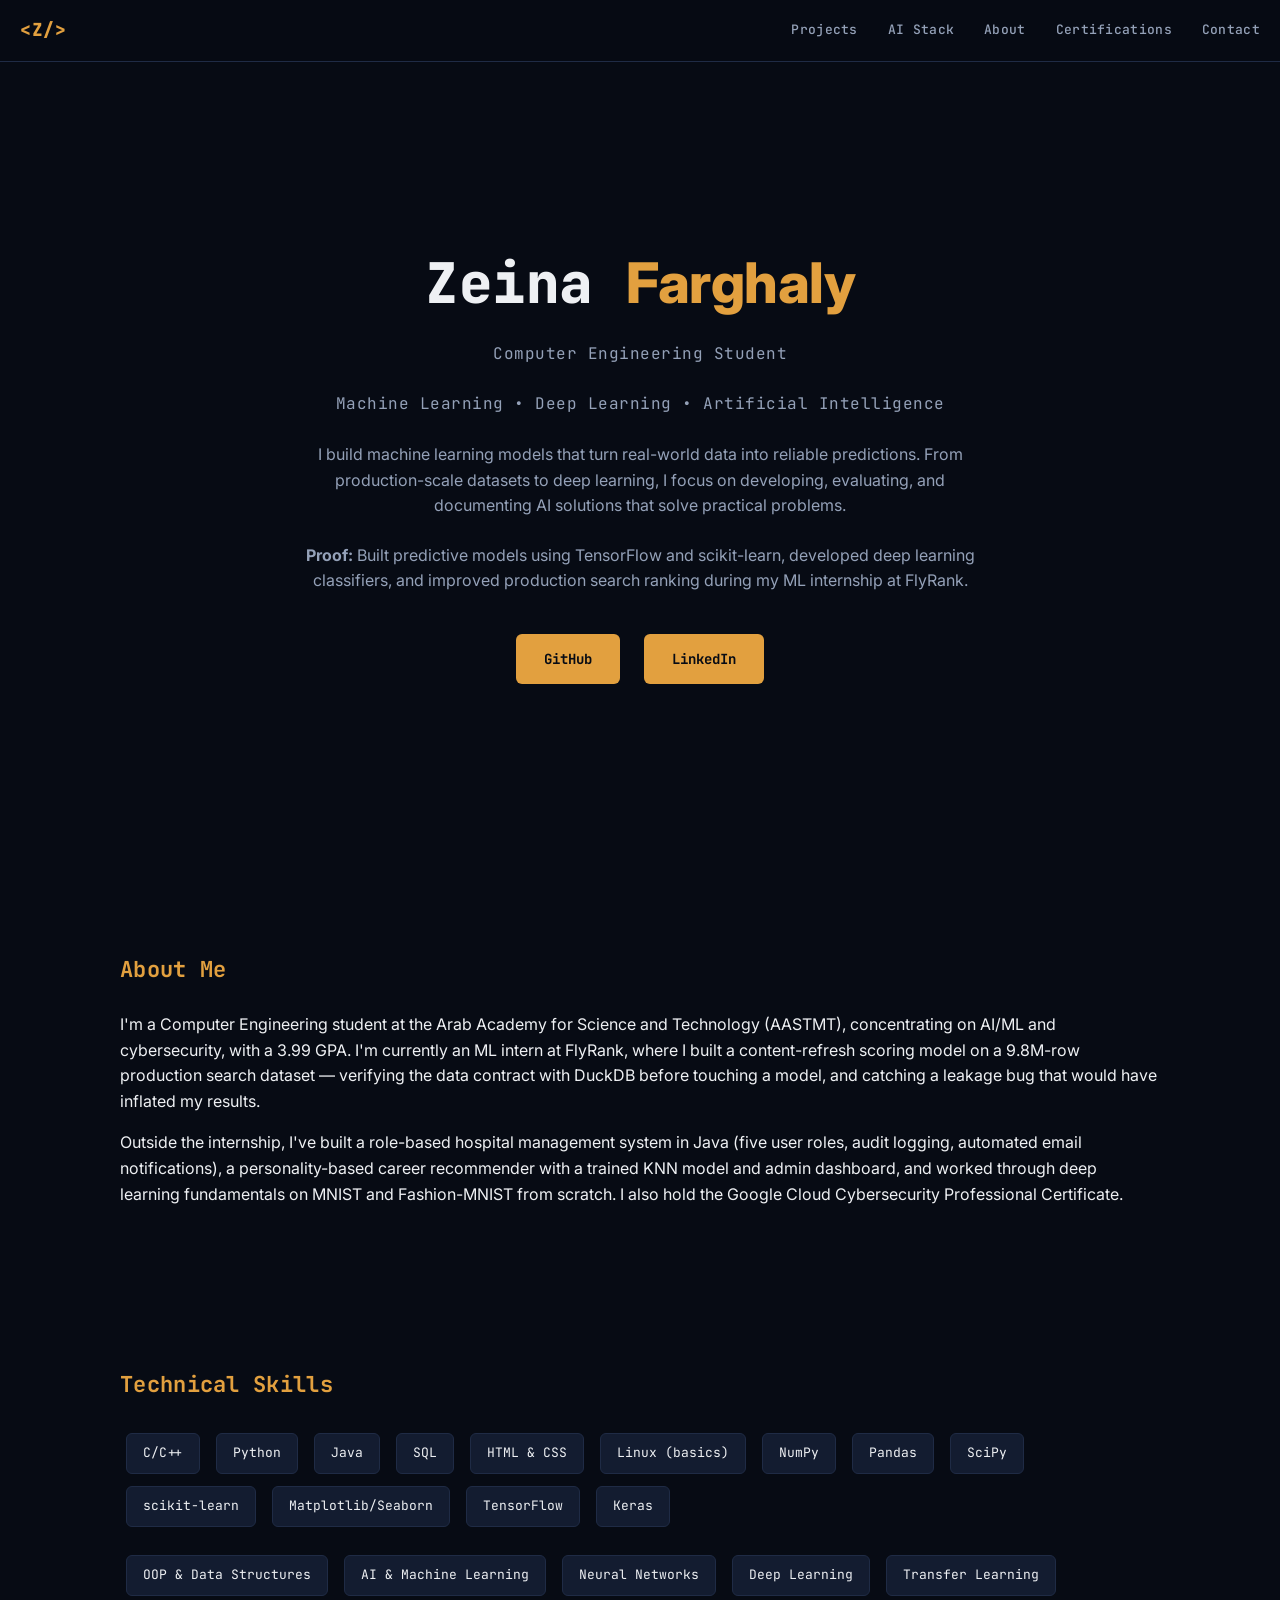
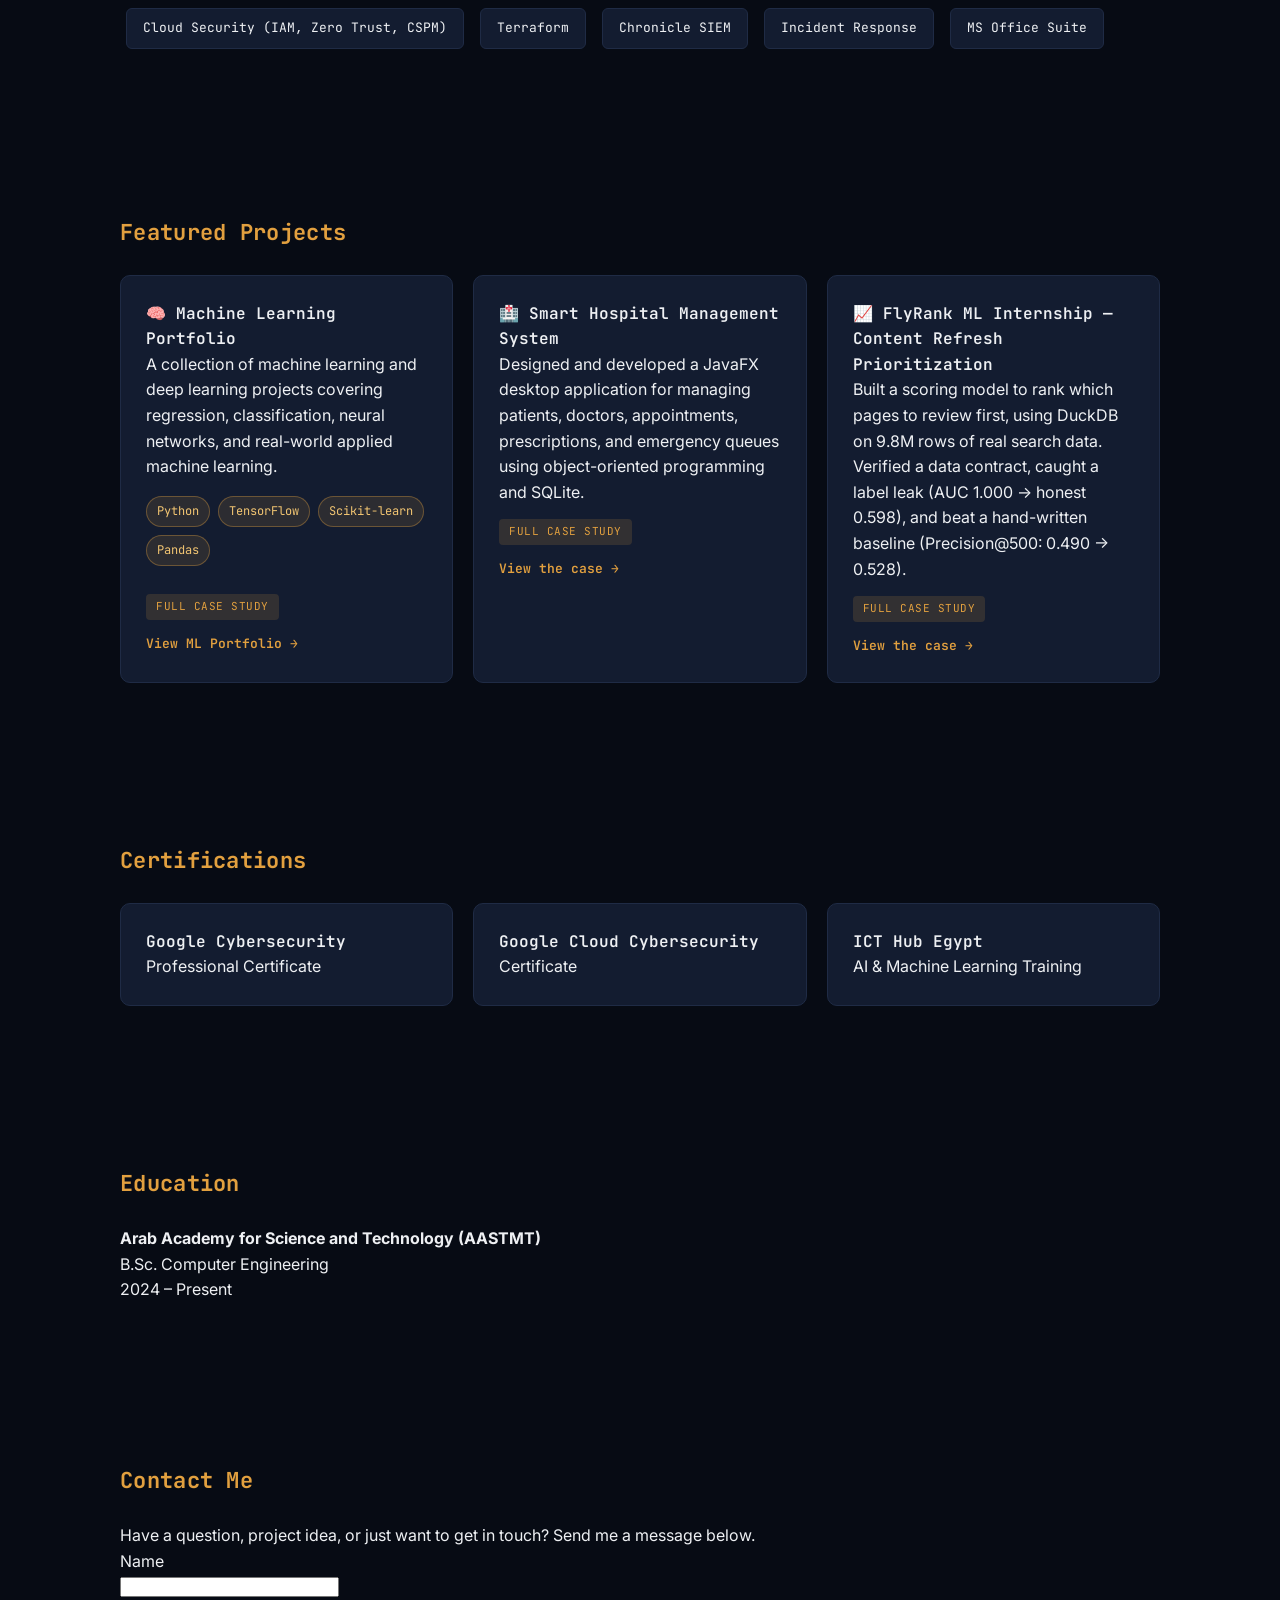
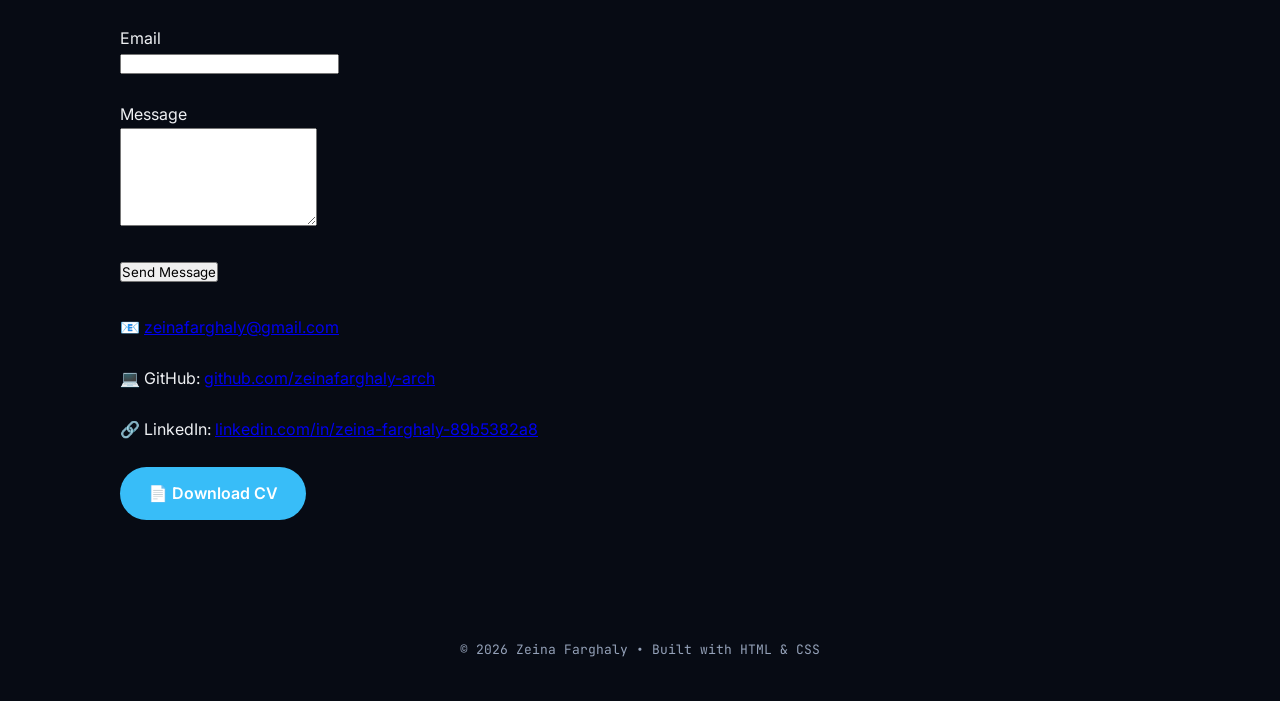
==== index.html @ 35ff4e6b "Enhance SEO and contact form functionality Updated meta tags for SEO and social sharing. Enhanced co" ====
<!DOCTYPE html>
<html lang="en">
<head>
<meta charset="UTF-8">
<meta name="viewport" content="width=device-width, initial-scale=1.0">
<title>Zeina Farghaly | AI & Machine Learning</title>
<meta name="description" content="Zeina Farghaly is an AI/ML engineer and Computer Engineering student building deployed machine learning projects, an ML research capstone (FlyRank), and cybersecurity work.">
<link rel="canonical" href="https://portfolio-tan-psi-79.vercel.app/">


<meta property="og:type" content="website">
<meta property="og:title" content="Zeina Farghaly | AI & Machine Learning">
<meta property="og:description" content="AI/ML engineer and Computer Engineering student — deployed ML projects, an ML research capstone (FlyRank), and cybersecurity work.">
<meta property="og:url" content="https://portfolio-tan-psi-79.vercel.app/">
<meta property="og:image" content="https://portfolio-tan-psi-79.vercel.app/assets/social-preview.png">
<meta property="og:image:width" content="1200">
<meta property="og:image:height" content="630">

<meta name="twitter:card" content="summary_large_image">
<meta name="twitter:title" content="Zeina Farghaly | AI & Machine Learning">
<meta name="twitter:description" content="AI/ML engineer and Computer Engineering student — deployed ML projects, an ML research capstone (FlyRank), and cybersecurity work.">
<meta name="twitter:image" content="https://portfolio-tan-psi-79.vercel.app/assets/social-preview.png">


<link rel="icon" type="image/x-icon" href="assets/favicon.ico">
<link rel="icon" type="image/png" sizes="32x32" href="assets/favicon-32.png">
<link rel="apple-touch-icon" href="assets/apple-touch-icon.png">

<link rel="preconnect" href="https://fonts.googleapis.com">
<link href="https://fonts.googleapis.com/css2?family=JetBrains+Mono:wght@400;500;700;800&family=Inter:wght@400;500;600&display=swap" rel="stylesheet">
<style>
:root{
--navy-950:#070b14;
--navy-900:#0d1524;
--navy-800:#131c30;
--navy-700:#1f2b45;
--amber-500:#e2a03f;
--amber-300:#f2c572;
--text-primary:#eef0f3;
--text-secondary:#94a1b8;
--mono:'JetBrains Mono',monospace;
--sans:'Inter',sans-serif;
}
*{
margin:0;
padding:0;
box-sizing:border-box;
font-family:var(--sans);
}
body{
background:var(--navy-950);
color:var(--text-primary);
line-height:1.6;
}
nav{
position:sticky;
top:0;
z-index:100;
background:rgba(7,11,20,0.92);
backdrop-filter:blur(8px);
border-bottom:1px solid var(--navy-700);
display:flex;
justify-content:center;
align-items:center;
gap:30px;
padding:16px 20px;
flex-wrap:wrap;
}
nav .logo{
font-family:var(--mono);
font-weight:800;
color:var(--amber-500);
font-size:18px;
letter-spacing:.5px;
margin-right:auto;
text-decoration:none;
}
nav a.link{
color:var(--text-secondary);
text-decoration:none;
font-family:var(--mono);
font-size:13px;
font-weight:500;
letter-spacing:.3px;
transition:.2s;
}
nav a.link:hover, nav a.link.active{
color:var(--amber-500);
}
header{
min-height:90vh;
display:flex;
justify-content:center;
align-items:center;
text-align:center;
padding:60px 20px;
}
.hero h1{
font-family:var(--mono);
font-size:56px;
font-weight:800;
color:var(--text-primary);
letter-spacing:-.5px;
}
.hero h1 .accent{
color:var(--amber-500);
}
.hero h2{
margin-top:12px;
font-weight:400;
color:var(--text-secondary);
font-family:var(--mono);
font-size:16px;
letter-spacing:.5px;
}
.hero p{
max-width:700px;
margin:24px auto;
color:var(--text-secondary);
}
.buttons{
margin-top:30px;
}
.buttons a{
text-decoration:none;
color:var(--navy-950);
padding:14px 28px;
border-radius:6px;
margin:10px;
background:var(--amber-500);
font-family:var(--mono);
font-weight:700;
font-size:14px;
transition:.2s;
display:inline-block;
}
.buttons a:hover{
background:var(--amber-300);
}
section{
max-width:1100px;
margin:auto;
padding:80px 30px;
scroll-margin-top:70px;
}
h2{
font-family:var(--mono);
color:var(--amber-500);
font-weight:700;
font-size:22px;
letter-spacing:.3px;
margin-bottom:25px;
}
.cards{
display:grid;
grid-template-columns:repeat(auto-fit,minmax(260px,1fr));
gap:20px;
}
.card{
background:var(--navy-800);
border:1px solid var(--navy-700);
padding:25px;
border-radius:10px;
transition:.25s;
}
.card.linkable{
cursor:pointer;
text-decoration:none;
color:inherit;
display:block;
}
.card.linkable:hover{
transform:translateY(-6px);
border-color:var(--amber-500);
}
.card h3{
font-family:var(--mono);
font-size:16px;
font-weight:600;
}
.card .tag{
display:inline-block;
font-family:var(--mono);
font-size:11px;
letter-spacing:.5px;
text-transform:uppercase;
padding:4px 10px;
border-radius:4px;
margin-top:14px;
}
.tag.ready{
background:rgba(226,160,63,.15);
color:var(--amber-500);
}
.tag.progress{
background:rgba(148,163,184,.15);
color:var(--text-secondary);
}
 .tech-stack{
display:flex;
flex-wrap:wrap;
gap:8px;
margin-top:16px;
margin-bottom:14px;
}

.tech-stack span{
background:rgba(226,160,63,.12);
border:1px solid rgba(226,160,63,.35);
color:var(--amber-300);
padding:5px 10px;
border-radius:20px;
font-size:12px;
font-family:var(--mono);
}
.card .cta{
margin-top:14px;
font-family:var(--mono);
font-size:13px;
color:var(--amber-500);
font-weight:600;
}
.skills span{
display:inline-block;
font-family:var(--mono);
font-size:13px;
padding:9px 16px;
margin:6px;
background:var(--navy-800);
border:1px solid var(--navy-700);
color:var(--text-primary);
border-radius:6px;
}
footer{
text-align:center;
padding:40px;
color:var(--text-secondary);
font-family:var(--mono);
font-size:13px;
}
</style>
</head>
<body>
 
<nav>
    <a href="index.html" class="logo">&lt;Z/&gt;</a>
    <a href="index.html#projects" class="link">Projects</a>
    <a href="ai-stack.html" class="link">AI Stack</a>
    <a href="index.html#about" class="link">About</a>
    <a href="index.html#certs" class="link">Certifications</a>
    <a href="index.html#contact" class="link">Contact</a>
</nav>
 
<header>
<div class="hero">
<h1>Zeina <span class="accent">Farghaly</span></h1>
<h2>Computer Engineering Student</h2>
<h2>Machine Learning • Deep Learning • Artificial Intelligence</h2>

<p>
I build machine learning models that turn real-world data into reliable predictions. From production-scale datasets to deep learning, I focus on developing, evaluating, and documenting AI solutions that solve practical problems.
</p>

<p style="margin-top:18px;">
<strong>Proof:</strong> Built predictive models using TensorFlow and scikit-learn, developed deep learning classifiers, and improved production search ranking during my ML internship at FlyRank.
</p>
<div class="buttons">
<a href="https://github.com/zeinafarghaly-arch" target="_blank">GitHub</a>
<a href="https://www.linkedin.com/in/zeina-farghaly-89b5382a8/" target="_blank">LinkedIn</a>
</div>
</div>
</header>
 
<section id="about">
<h2>About Me</h2>
<p>
I'm a Computer Engineering student at the Arab Academy for Science and Technology (AASTMT), concentrating on AI/ML and cybersecurity, with a 3.99 GPA. I'm currently an ML intern at FlyRank, where I built a content-refresh scoring model on a 9.8M-row production search dataset — verifying the data contract with DuckDB before touching a model, and catching a leakage bug that would have inflated my results.
</p>
<p style="margin-top:16px">
Outside the internship, I've built a role-based hospital management system in Java (five user roles, audit logging, automated email notifications), a personality-based career recommender with a trained KNN model and admin dashboard, and worked through deep learning fundamentals on MNIST and Fashion-MNIST from scratch. I also hold the Google Cloud Cybersecurity Professional Certificate.
</p>
</section>
 
<section id="skills">
<h2>Technical Skills</h2>
<div class="skills">
<span>C/C++</span>
<span>Python</span>
<span>Java</span>
<span>SQL</span>
<span>HTML &amp; CSS</span>
<span>Linux (basics)</span>
<span>NumPy</span>
<span>Pandas</span>
<span>SciPy</span>
<span>scikit-learn</span>
<span>Matplotlib/Seaborn</span>
<span>TensorFlow</span>
<span>Keras</span>
</div>
<div class="skills" style="margin-top:16px">
<span>OOP &amp; Data Structures</span>
<span>AI &amp; Machine Learning</span>
<span>Neural Networks</span>
<span>Deep Learning</span>
<span>Transfer Learning</span>
<span>Cloud Security (IAM, Zero Trust, CSPM)</span>
<span>Terraform</span>
<span>Chronicle SIEM</span>
<span>Incident Response</span>
<span>MS Office Suite</span>
</div>
</section>
 
<section id="projects">
<h2>Featured Projects</h2>
<div class="cards">
 
<a href="ml-projects.html" class="card linkable">
<h3>🧠 Machine Learning Portfolio</h3>
<p>
A collection of machine learning and deep learning projects covering regression,
classification, neural networks, and real-world applied machine learning.
</p>
<div class="tech-stack">
<span>Python</span>
<span>TensorFlow</span>
<span>Scikit-learn</span>
<span>Pandas</span>
</div>
<span class="tag ready">Full case study</span>
<div class="cta">View ML Portfolio →</div>
</a>
<a href="case-shms.html" class="card linkable">
  <h3>🏥 Smart Hospital Management System</h3>
  <p>
    Designed and developed a JavaFX desktop application for managing patients, doctors, appointments, prescriptions, and emergency queues using object-oriented programming and SQLite.
  </p>
  <span class="tag ready">Full case study</span>
  <div class="cta">View the case →</div>
</a>
  
  
<a href="case-flyrank.html" class="card linkable">
<h3>📈 FlyRank ML Internship — Content Refresh Prioritization</h3>
<p>
Built a scoring model to rank which pages to review first, using DuckDB on 9.8M rows of real search data. Verified a data contract, caught a label leak (AUC 1.000 → honest 0.598), and beat a hand-written baseline (Precision@500: 0.490 → 0.528).
</p>
<span class="tag ready">Full case study</span>
<div class="cta">View the case →</div>
</a>
 
</div>
</section>
 
<section id="certs">
<h2>Certifications</h2>
<div class="cards">
<div class="card">
<h3>Google Cybersecurity</h3>
<p>Professional Certificate</p>
</div>
<div class="card">
<h3>Google Cloud Cybersecurity</h3>
<p>Certificate</p>
</div>
<div class="card">
<h3>ICT Hub Egypt</h3>
<p>AI & Machine Learning Training</p>
</div>
</div>
</section>
 
<section id="education">
<h2>Education</h2>
<p>
<b>Arab Academy for Science and Technology (AASTMT)</b>
<br>
B.Sc. Computer Engineering
<br>
2024 – Present
</p>
</section>
 
<section id="contact">
<h2>Contact Me</h2>

<p>
Have a question, project idea, or just want to get in touch? Send me a message below.
</p>

<form action="https://formspree.io/f/mjybwepq" method="POST" id="contact-form">

<label for="name">Name</label>
<br>
<input type="text" id="name" name="name" required>
<br><br>

<label for="email">Email</label>
<br>
<input type="email" id="email" name="email" required>
<br><br>

<label for="message">Message</label>
<br>
<textarea id="message" name="message" rows="6" required></textarea>
<br><br>

<button type="submit" id="contact-submit-btn">
Send Message
</button>

</form>
<script>
document.getElementById('contact-form').addEventListener('submit', function () {
  var btn = document.getElementById('contact-submit-btn');
  btn.disabled = true;
  btn.textContent = 'Sending…';
});
</script>

<p style="margin-top:30px;">
📧 <a href="mailto:zeinafarghaly@gmail.com">zeinafarghaly@gmail.com</a>
<br><br>

💻 GitHub:
<a href="https://github.com/zeinafarghaly-arch" target="_blank">
github.com/zeinafarghaly-arch
</a>

<br><br>

🔗 LinkedIn:
<a href="https://www.linkedin.com/in/zeina-farghaly-89b5382a8/" target="_blank">
linkedin.com/in/zeina-farghaly-89b5382a8
</a>
</p>

<a href="cv.docx" target="_blank"
style="display:inline-block;margin-top:24px;color:white;background:#38bdf8;padding:14px 28px;border-radius:30px;text-decoration:none;font-weight:600;">
📄 Download CV
</a>

</section>
 
<footer>
© 2026 Zeina Farghaly • Built with HTML & CSS
</footer>
 
</body>
</html>
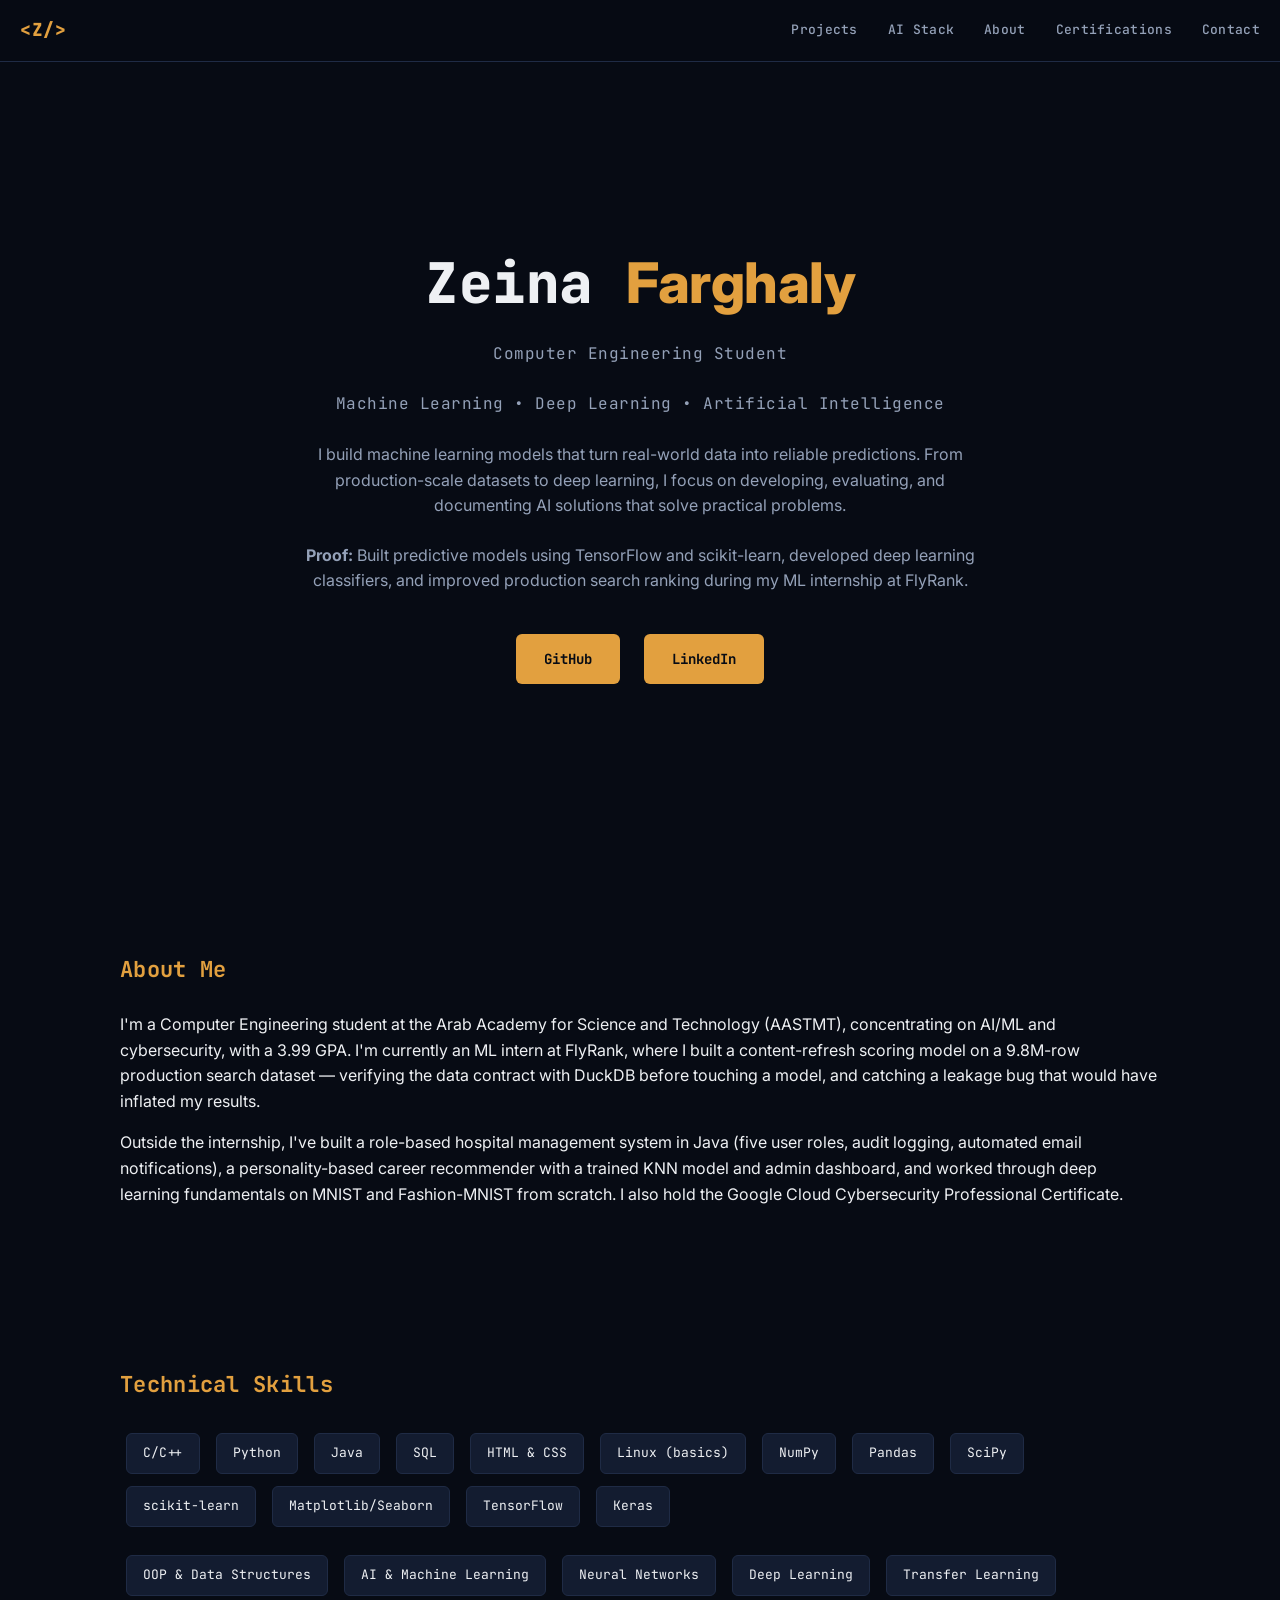
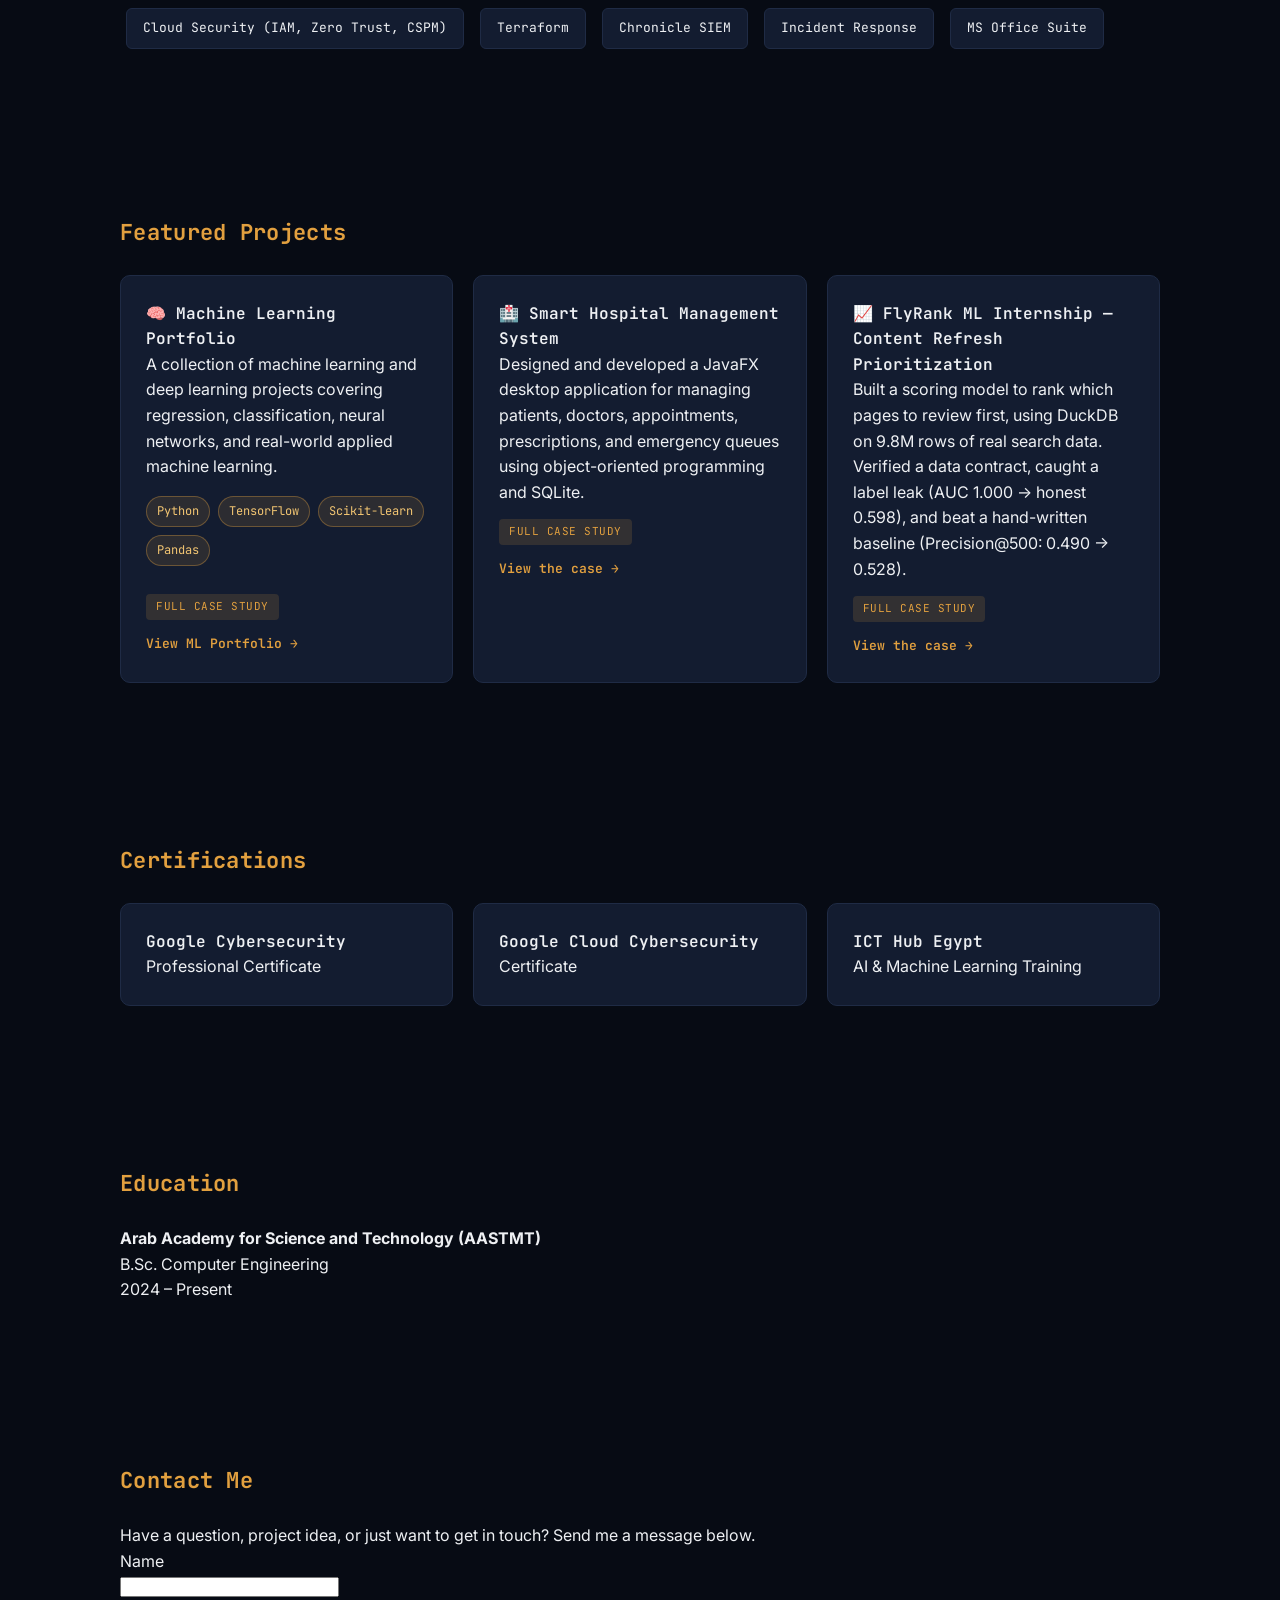
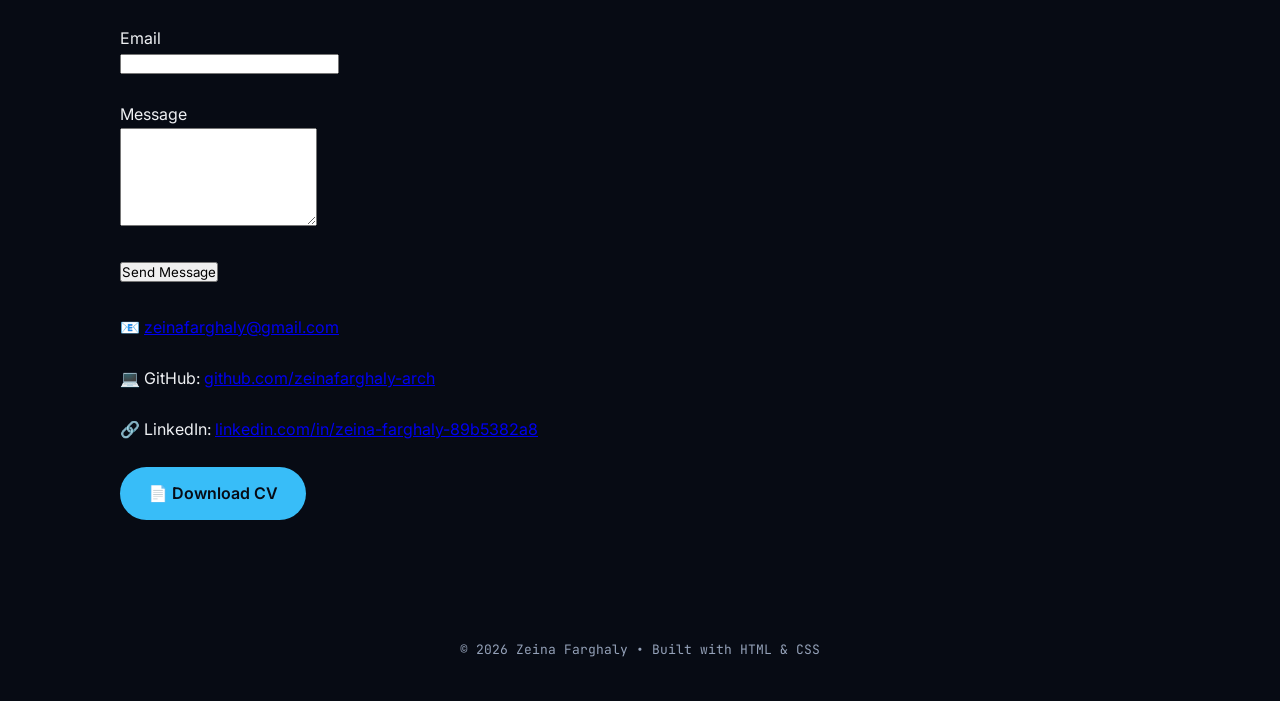
==== commit 30ab8163: "Update index.html" ====
--- a/index.html
+++ b/index.html
@@ -251,6 +251,7 @@
     <a href="index.html#contact" class="link">Contact</a>
 </nav>
  
+<main>
 <header>
 <div class="hero">
 <h1>Zeina <span class="accent">Farghaly</span></h1>
@@ -437,11 +438,12 @@
 </p>
 
 <a href="cv.docx" target="_blank"
-style="display:inline-block;margin-top:24px;color:white;background:#38bdf8;padding:14px 28px;border-radius:30px;text-decoration:none;font-weight:600;">
+style="display:inline-block;margin-top:24px;color:#070b14;background:#38bdf8;padding:14px 28px;border-radius:30px;text-decoration:none;font-weight:600;">
 📄 Download CV
 </a>
 
 </section>
+</main>
  
 <footer>
 © 2026 Zeina Farghaly • Built with HTML & CSS
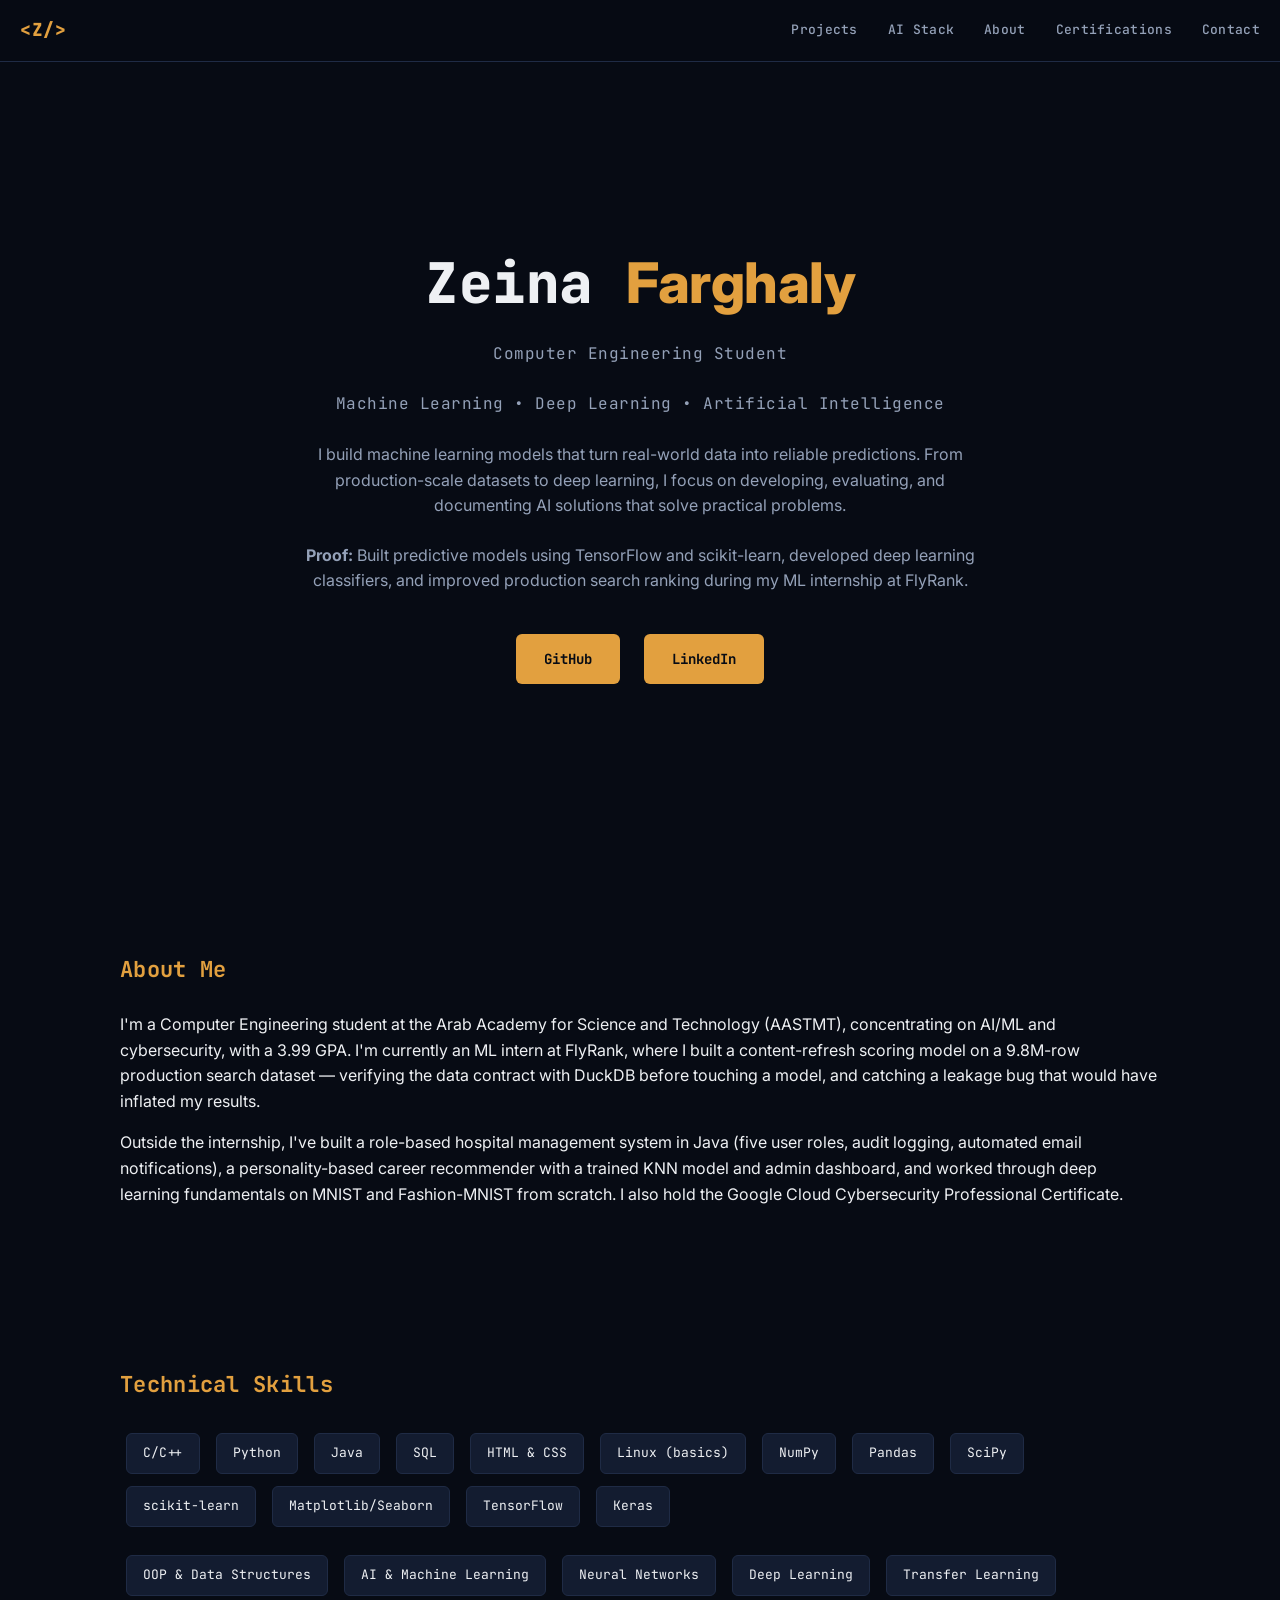
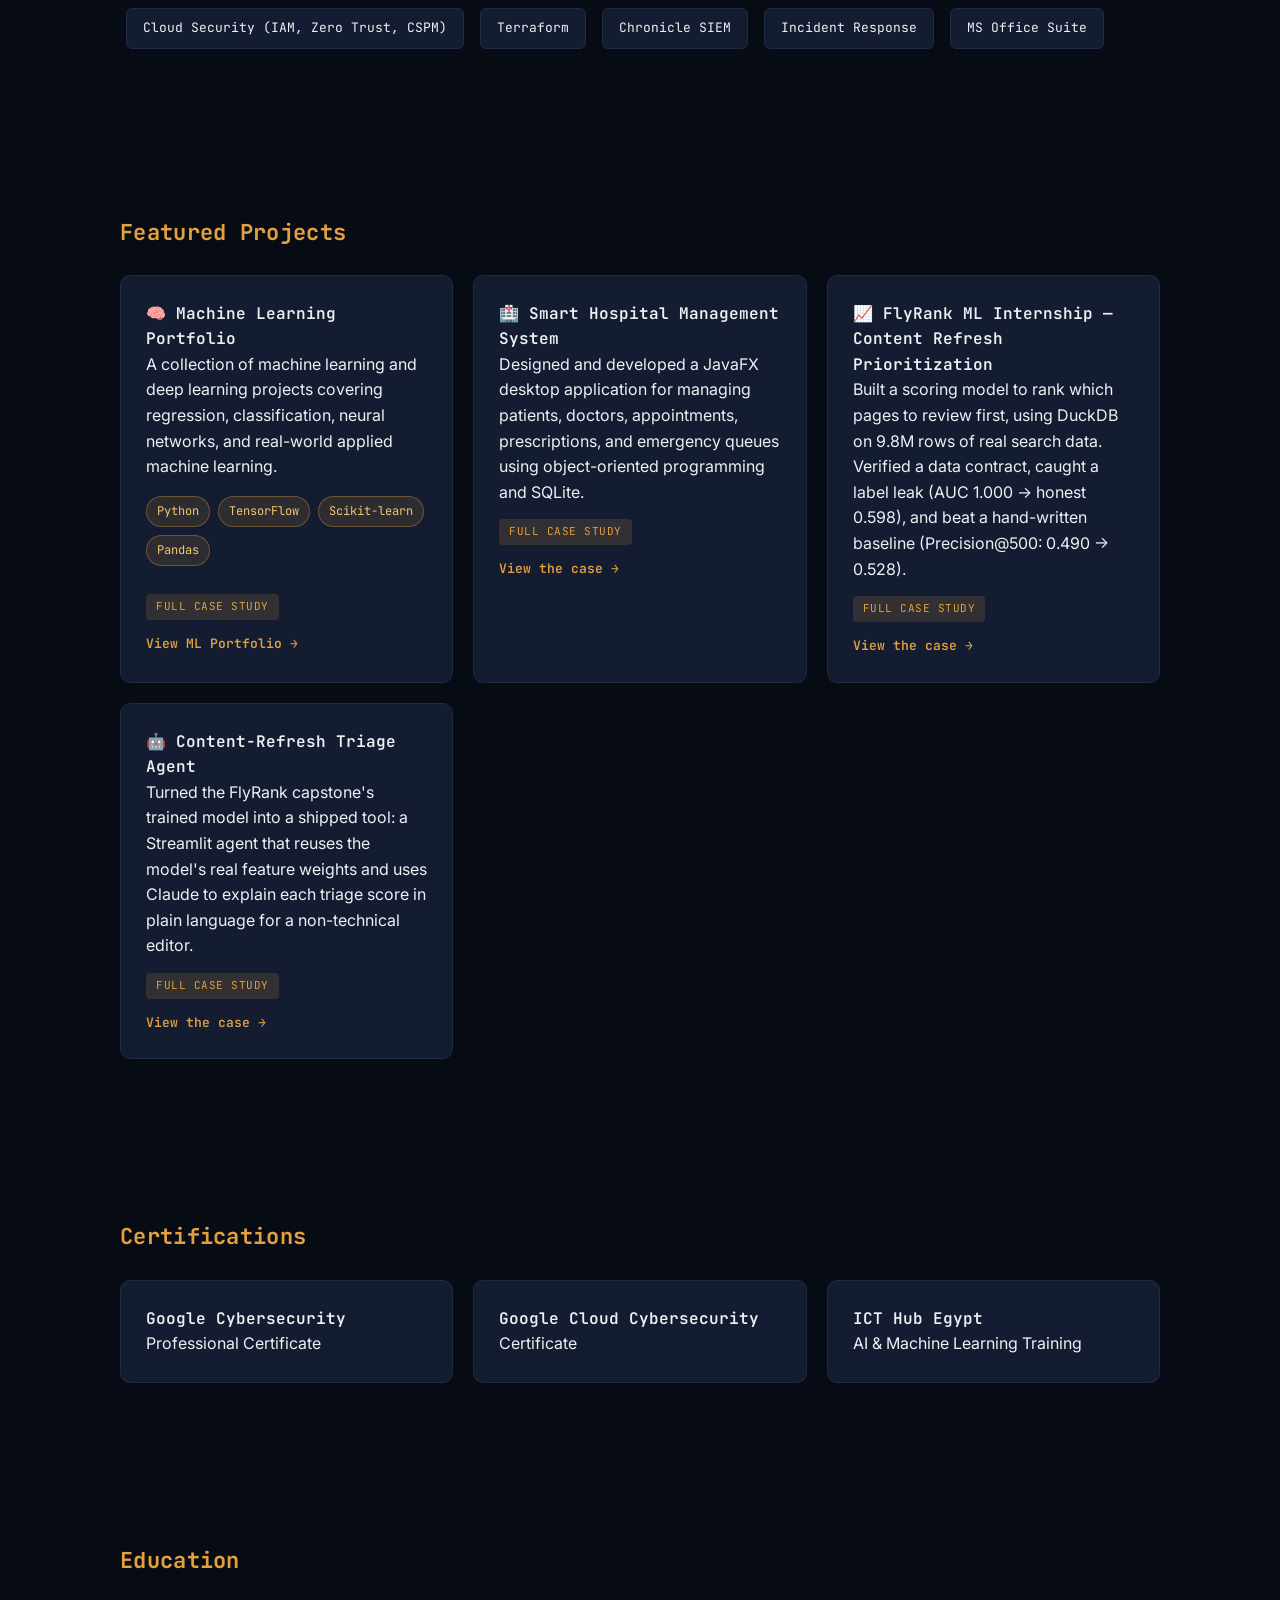
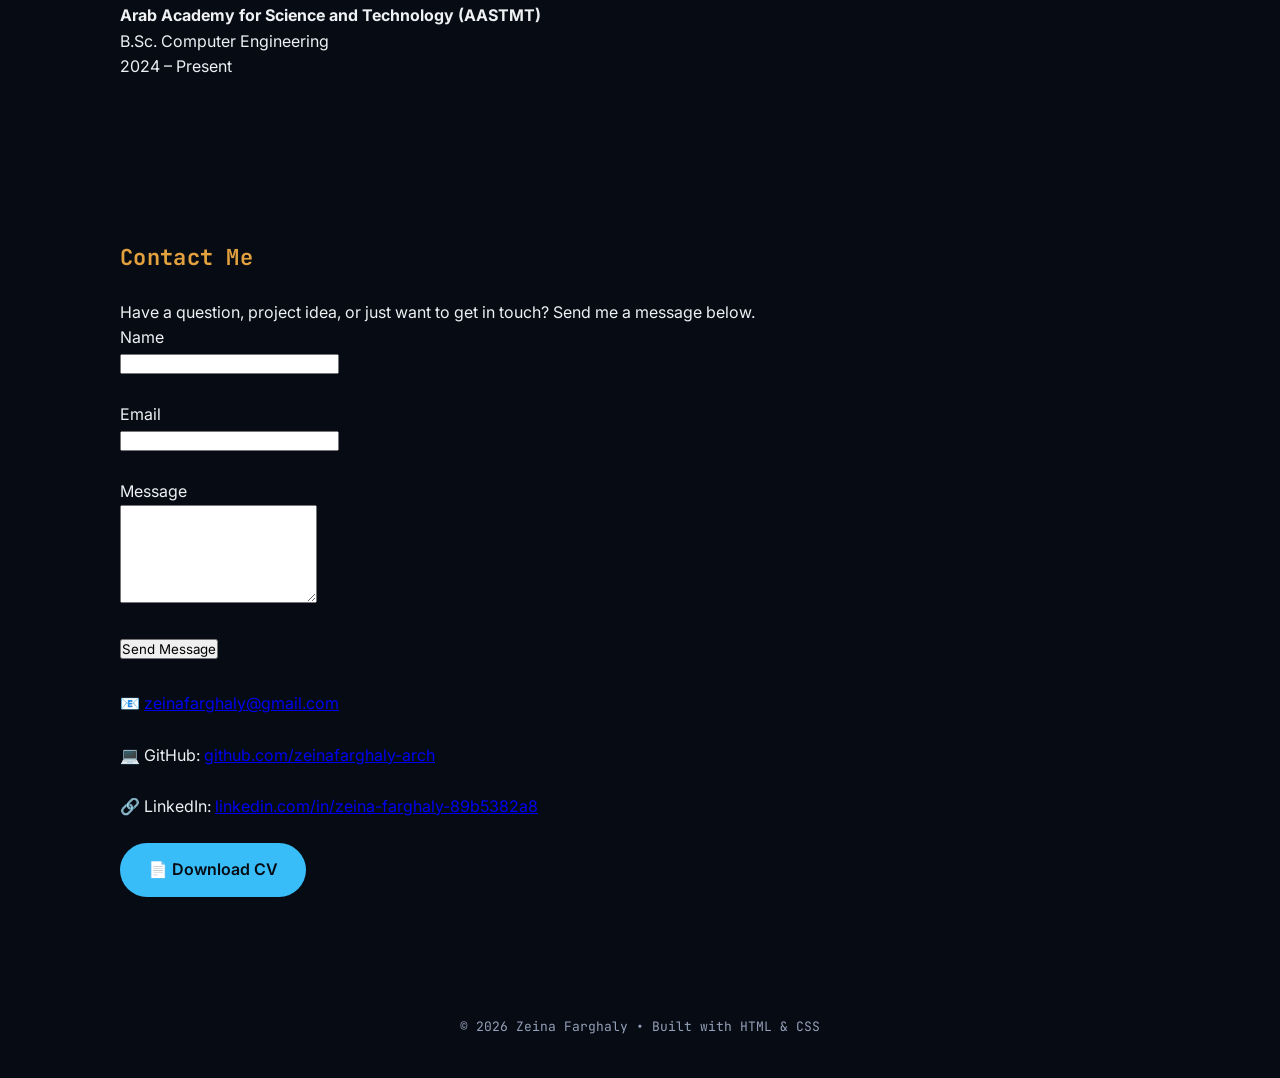
==== commit 3100f127: "Add case study for Content-Refresh Triage Agent Added a new case study for the Content-Refresh Triag" ====
--- a/index.html
+++ b/index.html
@@ -5,21 +5,21 @@
 <meta name="viewport" content="width=device-width, initial-scale=1.0">
 <title>Zeina Farghaly | AI & Machine Learning</title>
 <meta name="description" content="Zeina Farghaly is an AI/ML engineer and Computer Engineering student building deployed machine learning projects, an ML research capstone (FlyRank), and cybersecurity work.">
-<link rel="canonical" href="https://portfolio-tan-psi-79.vercel.app/">
+<link rel="canonical" href="https://zeina-farghaly.vercel.app/">
 
 
 <meta property="og:type" content="website">
 <meta property="og:title" content="Zeina Farghaly | AI & Machine Learning">
 <meta property="og:description" content="AI/ML engineer and Computer Engineering student — deployed ML projects, an ML research capstone (FlyRank), and cybersecurity work.">
-<meta property="og:url" content="https://portfolio-tan-psi-79.vercel.app/">
-<meta property="og:image" content="https://portfolio-tan-psi-79.vercel.app/assets/social-preview.png">
+<meta property="og:url" content="https://zeina-farghaly.vercel.app/">
+<meta property="og:image" content="https://zeina-farghaly.vercel.app/assets/social-preview.png">
 <meta property="og:image:width" content="1200">
 <meta property="og:image:height" content="630">
 
 <meta name="twitter:card" content="summary_large_image">
 <meta name="twitter:title" content="Zeina Farghaly | AI & Machine Learning">
 <meta name="twitter:description" content="AI/ML engineer and Computer Engineering student — deployed ML projects, an ML research capstone (FlyRank), and cybersecurity work.">
-<meta name="twitter:image" content="https://portfolio-tan-psi-79.vercel.app/assets/social-preview.png">
+<meta name="twitter:image" content="https://zeina-farghaly.vercel.app/assets/social-preview.png">
 
 
 <link rel="icon" type="image/x-icon" href="assets/favicon.ico">
@@ -350,6 +350,15 @@
 <span class="tag ready">Full case study</span>
 <div class="cta">View the case →</div>
 </a>
+
+<a href="case-triage-agent.html" class="card linkable">
+<h3>🤖 Content-Refresh Triage Agent</h3>
+<p>
+Turned the FlyRank capstone's trained model into a shipped tool: a Streamlit agent that reuses the model's real feature weights and uses Claude to explain each triage score in plain language for a non-technical editor.
+</p>
+<span class="tag ready">Full case study</span>
+<div class="cta">View the case →</div>
+</a>
  
 </div>
 </section>
@@ -448,6 +457,7 @@
 <footer>
 © 2026 Zeina Farghaly • Built with HTML & CSS
 </footer>
- 
+
+ <script defer src="/_vercel/insights/script.js"></script>
 </body>
 </html>
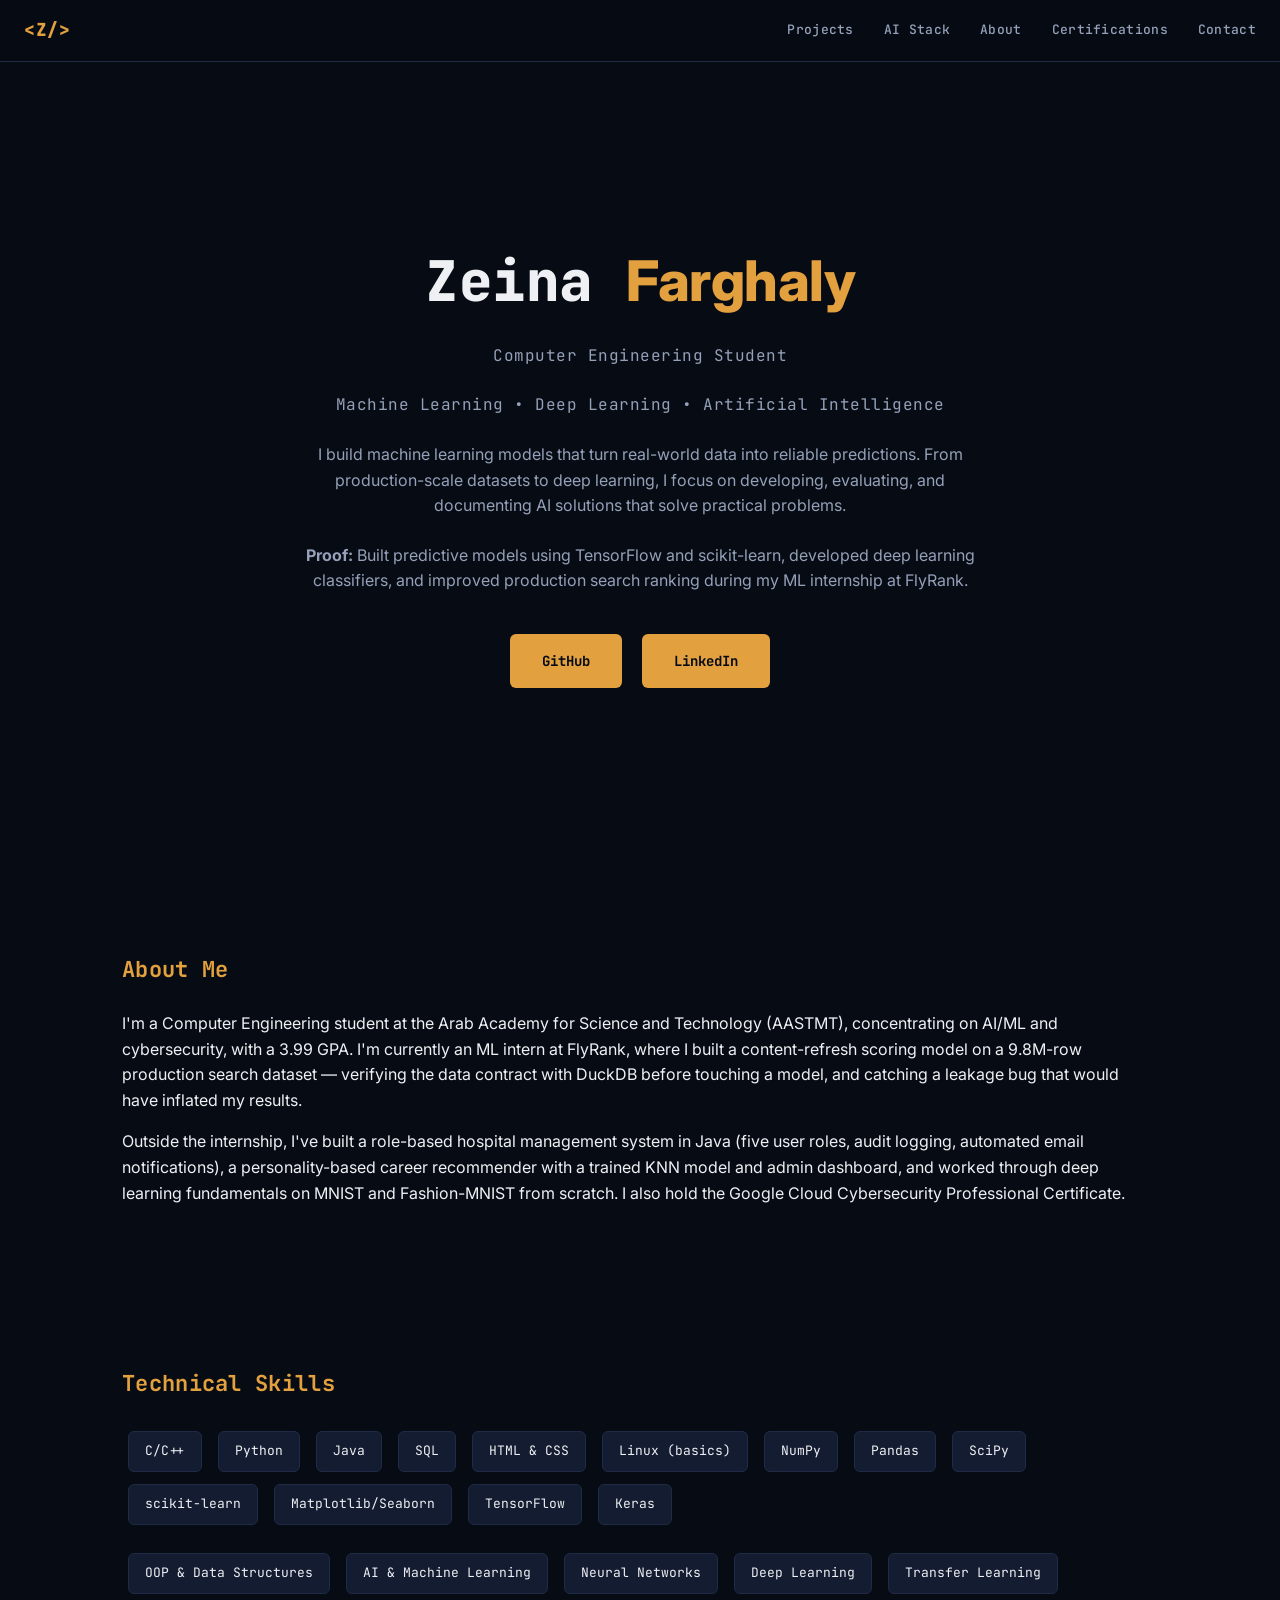
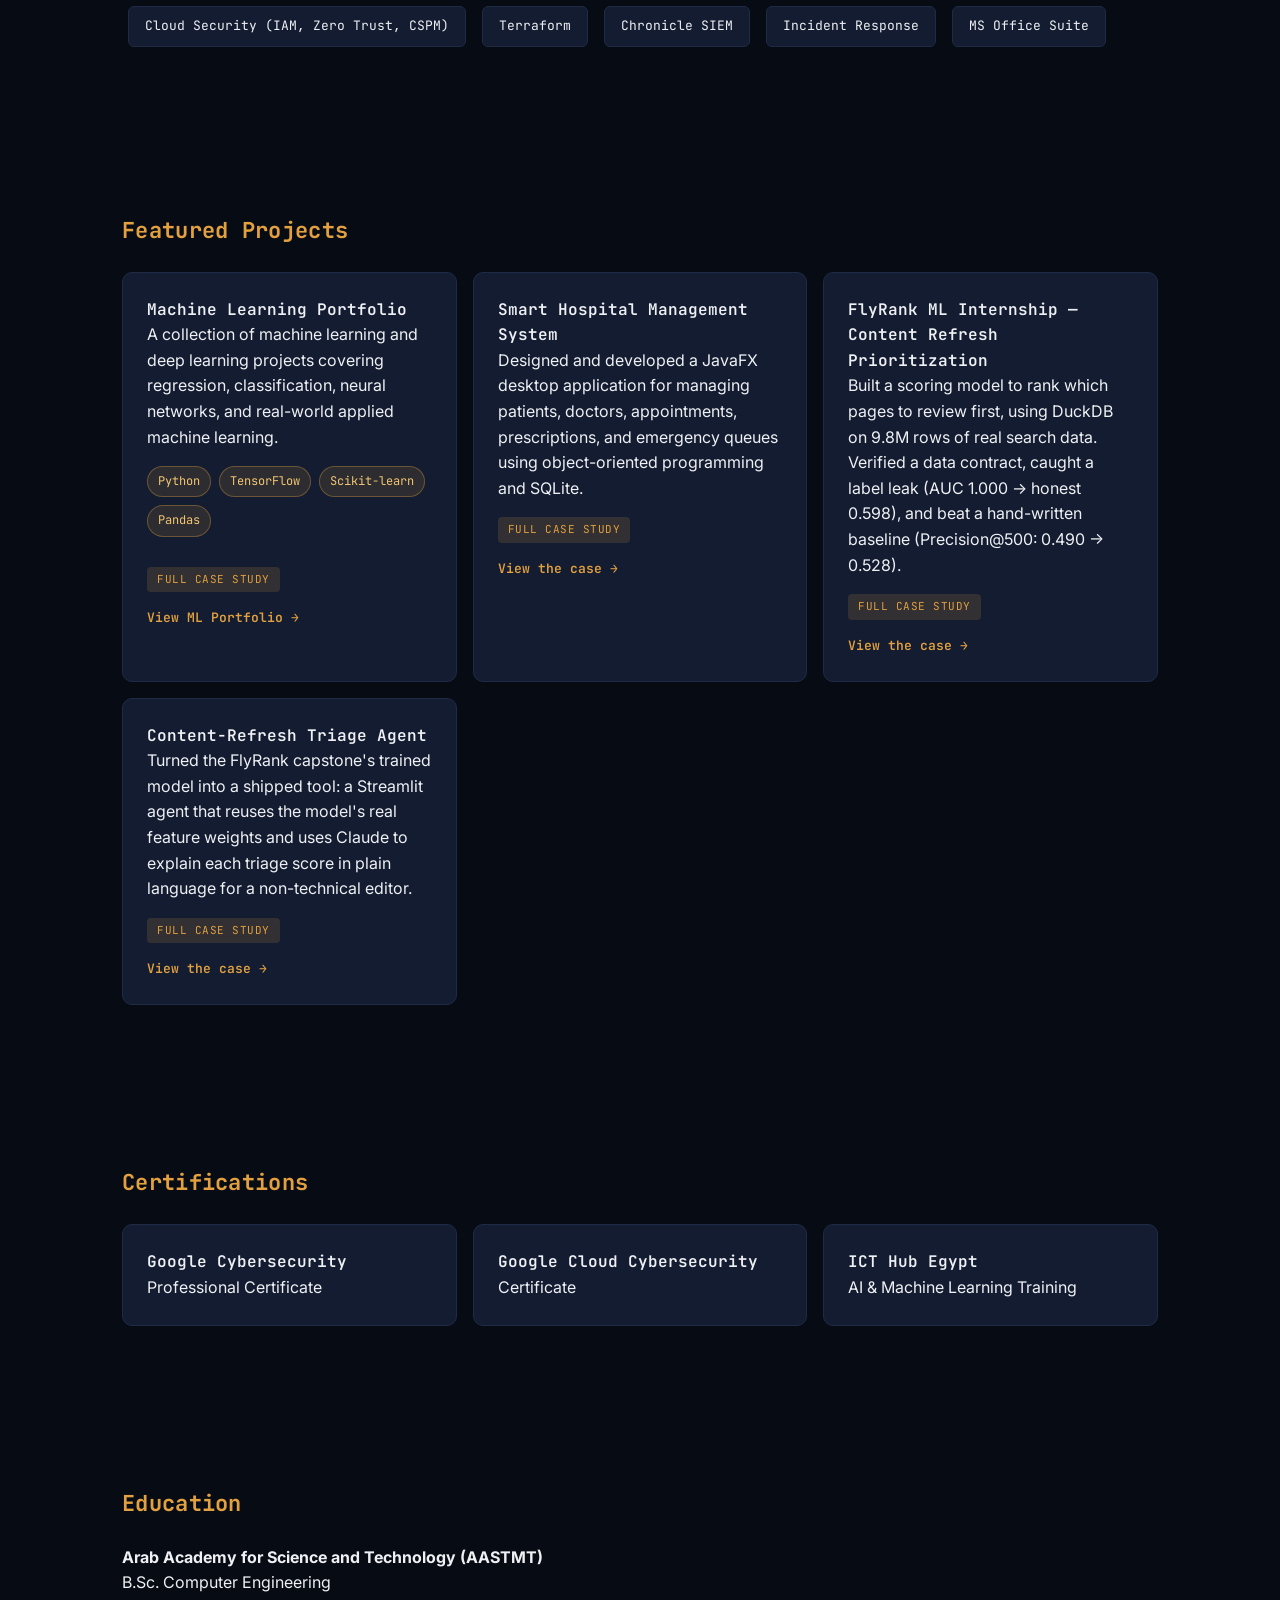
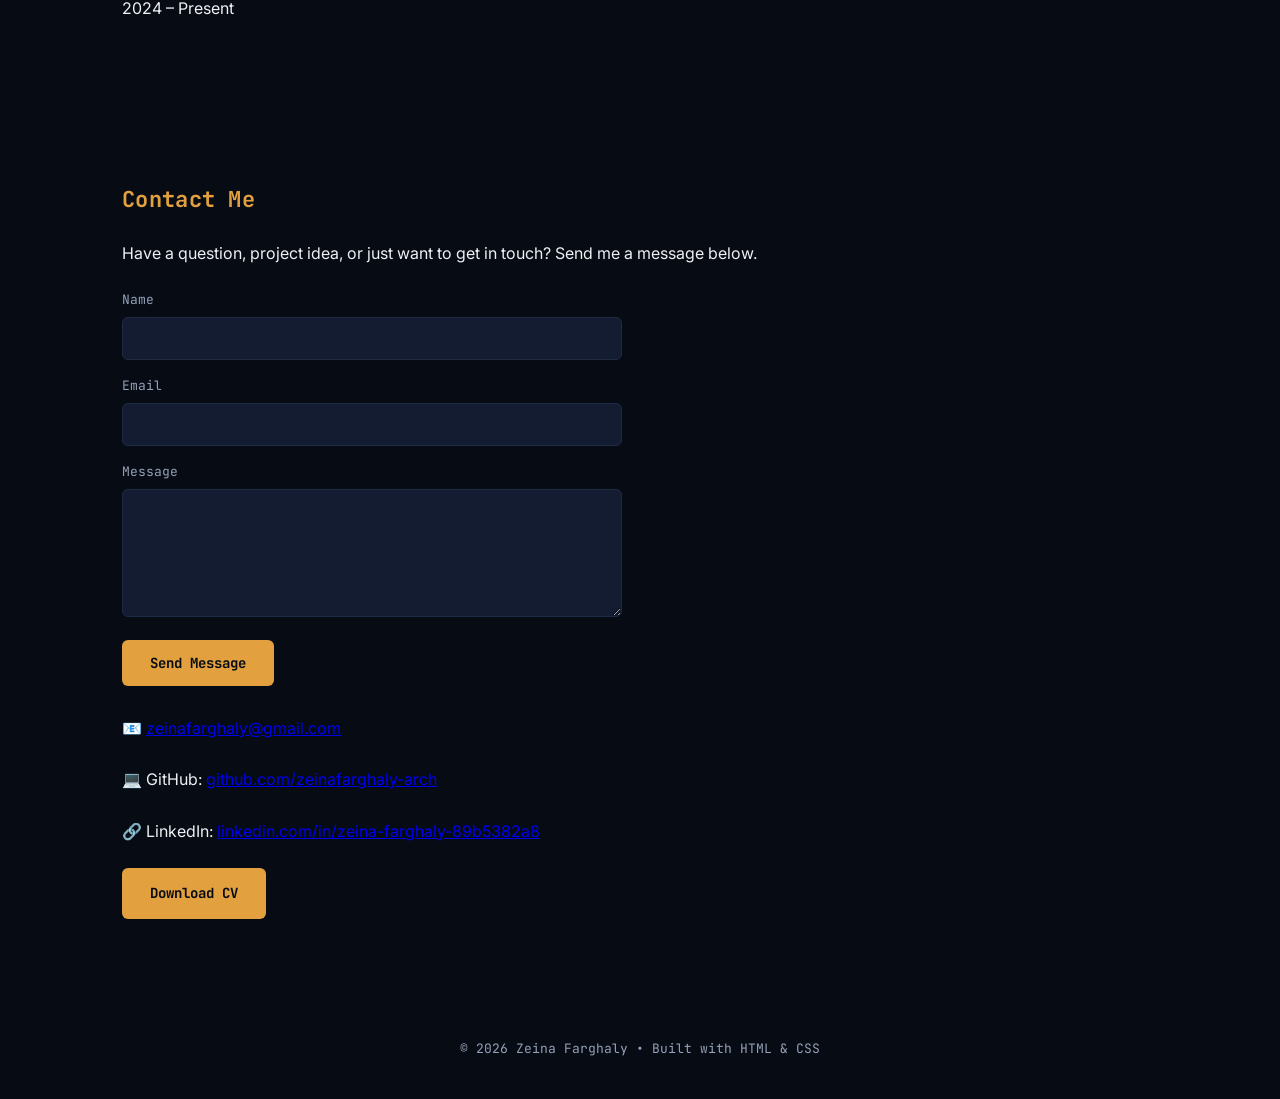
==== commit 9c7ee62b: "Update index.html" ====
--- a/index.html
+++ b/index.html
@@ -6,8 +6,8 @@
 <title>Zeina Farghaly | AI & Machine Learning</title>
 <meta name="description" content="Zeina Farghaly is an AI/ML engineer and Computer Engineering student building deployed machine learning projects, an ML research capstone (FlyRank), and cybersecurity work.">
 <link rel="canonical" href="https://zeina-farghaly.vercel.app/">
-
-
+ 
+ 
 <meta property="og:type" content="website">
 <meta property="og:title" content="Zeina Farghaly | AI & Machine Learning">
 <meta property="og:description" content="AI/ML engineer and Computer Engineering student — deployed ML projects, an ML research capstone (FlyRank), and cybersecurity work.">
@@ -15,17 +15,17 @@
 <meta property="og:image" content="https://zeina-farghaly.vercel.app/assets/social-preview.png">
 <meta property="og:image:width" content="1200">
 <meta property="og:image:height" content="630">
-
+ 
 <meta name="twitter:card" content="summary_large_image">
 <meta name="twitter:title" content="Zeina Farghaly | AI & Machine Learning">
 <meta name="twitter:description" content="AI/ML engineer and Computer Engineering student — deployed ML projects, an ML research capstone (FlyRank), and cybersecurity work.">
 <meta name="twitter:image" content="https://zeina-farghaly.vercel.app/assets/social-preview.png">
-
-
+ 
+ 
 <link rel="icon" type="image/x-icon" href="assets/favicon.ico">
 <link rel="icon" type="image/png" sizes="32x32" href="assets/favicon-32.png">
 <link rel="apple-touch-icon" href="assets/apple-touch-icon.png">
-
+ 
 <link rel="preconnect" href="https://fonts.googleapis.com">
 <link href="https://fonts.googleapis.com/css2?family=JetBrains+Mono:wght@400;500;700;800&family=Inter:wght@400;500;600&display=swap" rel="stylesheet">
 <style>
@@ -40,6 +40,13 @@
 --text-secondary:#94a1b8;
 --mono:'JetBrains Mono',monospace;
 --sans:'Inter',sans-serif;
+--space-1:8px;
+--space-2:16px;
+--space-3:24px;
+--space-4:32px;
+--space-5:40px;
+--space-8:64px;
+--space-10:80px;
 }
 *{
 margin:0;
@@ -63,7 +70,7 @@
 justify-content:center;
 align-items:center;
 gap:30px;
-padding:16px 20px;
+padding:var(--space-2) var(--space-3);
 flex-wrap:wrap;
 }
 nav .logo{
@@ -93,7 +100,7 @@
 justify-content:center;
 align-items:center;
 text-align:center;
-padding:60px 20px;
+padding:var(--space-8) var(--space-3);
 }
 .hero h1{
 font-family:var(--mono);
@@ -106,7 +113,7 @@
 color:var(--amber-500);
 }
 .hero h2{
-margin-top:12px;
+margin-top:var(--space-2);
 font-weight:400;
 color:var(--text-secondary);
 font-family:var(--mono);
@@ -115,18 +122,18 @@
 }
 .hero p{
 max-width:700px;
-margin:24px auto;
+margin:var(--space-3) auto;
 color:var(--text-secondary);
 }
 .buttons{
-margin-top:30px;
+margin-top:var(--space-4);
 }
 .buttons a{
 text-decoration:none;
 color:var(--navy-950);
-padding:14px 28px;
+padding:var(--space-2) var(--space-4);
 border-radius:6px;
-margin:10px;
+margin:var(--space-1);
 background:var(--amber-500);
 font-family:var(--mono);
 font-weight:700;
@@ -140,7 +147,7 @@
 section{
 max-width:1100px;
 margin:auto;
-padding:80px 30px;
+padding:var(--space-10) var(--space-4);
 scroll-margin-top:70px;
 }
 h2{
@@ -149,17 +156,17 @@
 font-weight:700;
 font-size:22px;
 letter-spacing:.3px;
-margin-bottom:25px;
+margin-bottom:var(--space-3);
 }
 .cards{
 display:grid;
 grid-template-columns:repeat(auto-fit,minmax(260px,1fr));
-gap:20px;
+gap:var(--space-2);
 }
 .card{
 background:var(--navy-800);
 border:1px solid var(--navy-700);
-padding:25px;
+padding:var(--space-3);
 border-radius:10px;
 transition:.25s;
 }
@@ -186,7 +193,7 @@
 text-transform:uppercase;
 padding:4px 10px;
 border-radius:4px;
-margin-top:14px;
+margin-top:var(--space-2);
 }
 .tag.ready{
 background:rgba(226,160,63,.15);
@@ -200,10 +207,10 @@
 display:flex;
 flex-wrap:wrap;
 gap:8px;
-margin-top:16px;
+margin-top:var(--space-2);
 margin-bottom:14px;
 }
-
+ 
 .tech-stack span{
 background:rgba(226,160,63,.12);
 border:1px solid rgba(226,160,63,.35);
@@ -214,7 +221,7 @@
 font-family:var(--mono);
 }
 .card .cta{
-margin-top:14px;
+margin-top:var(--space-2);
 font-family:var(--mono);
 font-size:13px;
 color:var(--amber-500);
@@ -231,9 +238,75 @@
 color:var(--text-primary);
 border-radius:6px;
 }
+form{
+max-width:500px;
+margin-top:var(--space-3);
+}
+form label{
+font-family:var(--mono);
+font-size:13px;
+color:var(--text-secondary);
+display:block;
+margin-bottom:6px;
+}
+form input,
+form textarea{
+width:100%;
+background:var(--navy-800);
+border:1px solid var(--navy-700);
+color:var(--text-primary);
+padding:12px 14px;
+border-radius:6px;
+font-family:var(--sans);
+font-size:14px;
+margin-bottom:var(--space-2);
+}
+form input:focus,
+form textarea:focus{
+outline:none;
+border-color:var(--amber-500);
+}
+form textarea{
+resize:vertical;
+}
+form button{
+font-family:var(--mono);
+font-weight:700;
+font-size:14px;
+color:var(--navy-950);
+background:var(--amber-500);
+border:none;
+padding:14px 28px;
+border-radius:6px;
+cursor:pointer;
+transition:.2s;
+}
+form button:hover{
+background:var(--amber-300);
+}
+form button:disabled{
+opacity:.6;
+cursor:default;
+}
+.cv-link{
+display:inline-block;
+margin-top:var(--space-3);
+color:var(--navy-950);
+background:var(--amber-500);
+padding:14px 28px;
+border-radius:6px;
+text-decoration:none;
+font-family:var(--mono);
+font-weight:700;
+font-size:14px;
+transition:.2s;
+}
+.cv-link:hover{
+background:var(--amber-300);
+}
 footer{
 text-align:center;
-padding:40px;
+padding:var(--space-5);
 color:var(--text-secondary);
 font-family:var(--mono);
 font-size:13px;
@@ -257,11 +330,11 @@
 <h1>Zeina <span class="accent">Farghaly</span></h1>
 <h2>Computer Engineering Student</h2>
 <h2>Machine Learning • Deep Learning • Artificial Intelligence</h2>
-
+ 
 <p>
 I build machine learning models that turn real-world data into reliable predictions. From production-scale datasets to deep learning, I focus on developing, evaluating, and documenting AI solutions that solve practical problems.
 </p>
-
+ 
 <p style="margin-top:18px;">
 <strong>Proof:</strong> Built predictive models using TensorFlow and scikit-learn, developed deep learning classifiers, and improved production search ranking during my ML internship at FlyRank.
 </p>
@@ -318,7 +391,7 @@
 <div class="cards">
  
 <a href="ml-projects.html" class="card linkable">
-<h3>🧠 Machine Learning Portfolio</h3>
+<h3>Machine Learning Portfolio</h3>
 <p>
 A collection of machine learning and deep learning projects covering regression,
 classification, neural networks, and real-world applied machine learning.
@@ -333,7 +406,7 @@
 <div class="cta">View ML Portfolio →</div>
 </a>
 <a href="case-shms.html" class="card linkable">
-  <h3>🏥 Smart Hospital Management System</h3>
+  <h3>Smart Hospital Management System</h3>
   <p>
     Designed and developed a JavaFX desktop application for managing patients, doctors, appointments, prescriptions, and emergency queues using object-oriented programming and SQLite.
   </p>
@@ -343,16 +416,16 @@
   
   
 <a href="case-flyrank.html" class="card linkable">
-<h3>📈 FlyRank ML Internship — Content Refresh Prioritization</h3>
+<h3>FlyRank ML Internship — Content Refresh Prioritization</h3>
 <p>
 Built a scoring model to rank which pages to review first, using DuckDB on 9.8M rows of real search data. Verified a data contract, caught a label leak (AUC 1.000 → honest 0.598), and beat a hand-written baseline (Precision@500: 0.490 → 0.528).
 </p>
 <span class="tag ready">Full case study</span>
 <div class="cta">View the case →</div>
 </a>
-
+ 
 <a href="case-triage-agent.html" class="card linkable">
-<h3>🤖 Content-Refresh Triage Agent</h3>
+<h3>Content-Refresh Triage Agent</h3>
 <p>
 Turned the FlyRank capstone's trained model into a shipped tool: a Streamlit agent that reuses the model's real feature weights and uses Claude to explain each triage score in plain language for a non-technical editor.
 </p>
@@ -394,32 +467,26 @@
  
 <section id="contact">
 <h2>Contact Me</h2>
-
+ 
 <p>
 Have a question, project idea, or just want to get in touch? Send me a message below.
 </p>
-
+ 
 <form action="https://formspree.io/f/mjybwepq" method="POST" id="contact-form">
-
+ 
 <label for="name">Name</label>
-<br>
 <input type="text" id="name" name="name" required>
-<br><br>
-
+ 
 <label for="email">Email</label>
-<br>
 <input type="email" id="email" name="email" required>
-<br><br>
-
+ 
 <label for="message">Message</label>
-<br>
 <textarea id="message" name="message" rows="6" required></textarea>
-<br><br>
-
+ 
 <button type="submit" id="contact-submit-btn">
 Send Message
 </button>
-
+ 
 </form>
 <script>
 document.getElementById('contact-form').addEventListener('submit', function () {
@@ -428,36 +495,35 @@
   btn.textContent = 'Sending…';
 });
 </script>
-
+ 
 <p style="margin-top:30px;">
 📧 <a href="mailto:zeinafarghaly@gmail.com">zeinafarghaly@gmail.com</a>
 <br><br>
-
+ 
 💻 GitHub:
 <a href="https://github.com/zeinafarghaly-arch" target="_blank">
 github.com/zeinafarghaly-arch
 </a>
-
+ 
 <br><br>
-
+ 
 🔗 LinkedIn:
 <a href="https://www.linkedin.com/in/zeina-farghaly-89b5382a8/" target="_blank">
 linkedin.com/in/zeina-farghaly-89b5382a8
 </a>
 </p>
-
-<a href="cv.docx" target="_blank"
-style="display:inline-block;margin-top:24px;color:#070b14;background:#38bdf8;padding:14px 28px;border-radius:30px;text-decoration:none;font-weight:600;">
-📄 Download CV
-</a>
-
+ 
+<a href="cv.docx" target="_blank" class="cv-link">
+Download CV
+</a>
+ 
 </section>
 </main>
  
 <footer>
 © 2026 Zeina Farghaly • Built with HTML & CSS
 </footer>
-
+ 
  <script defer src="/_vercel/insights/script.js"></script>
 </body>
 </html>
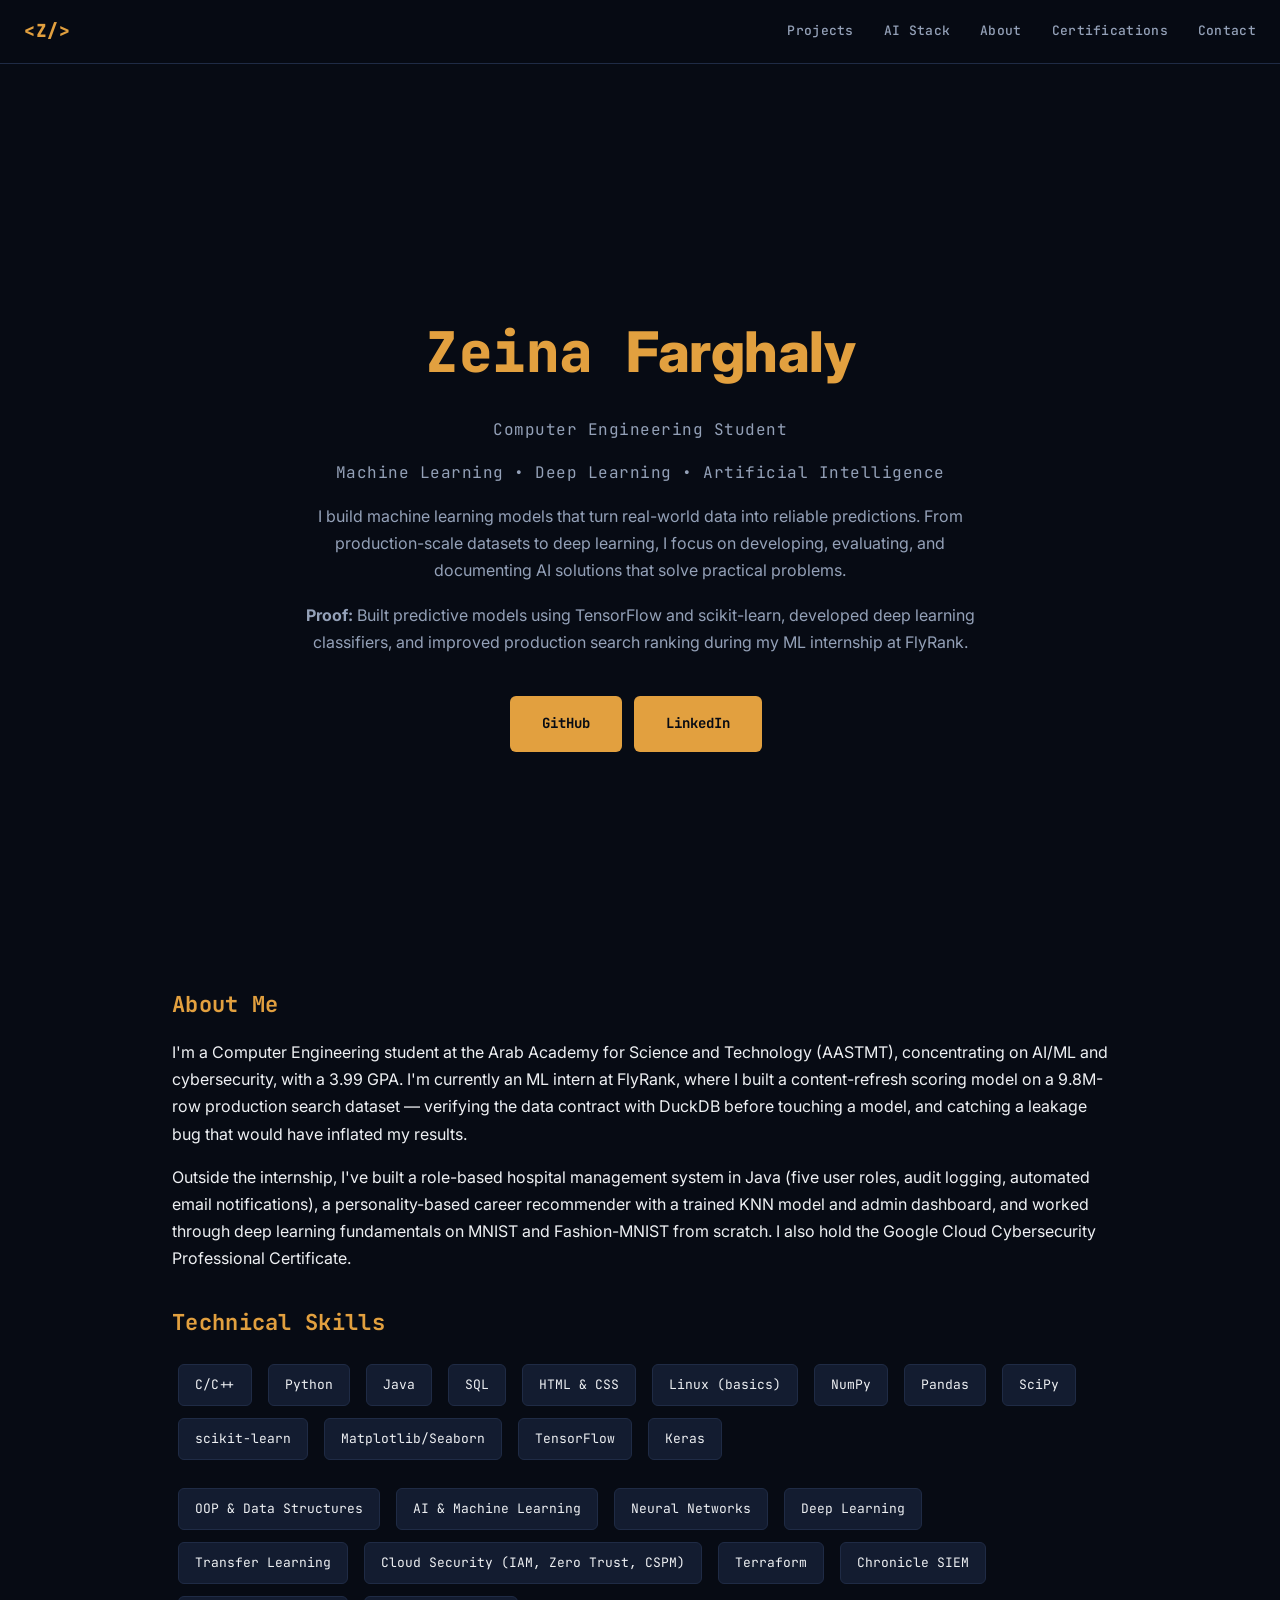
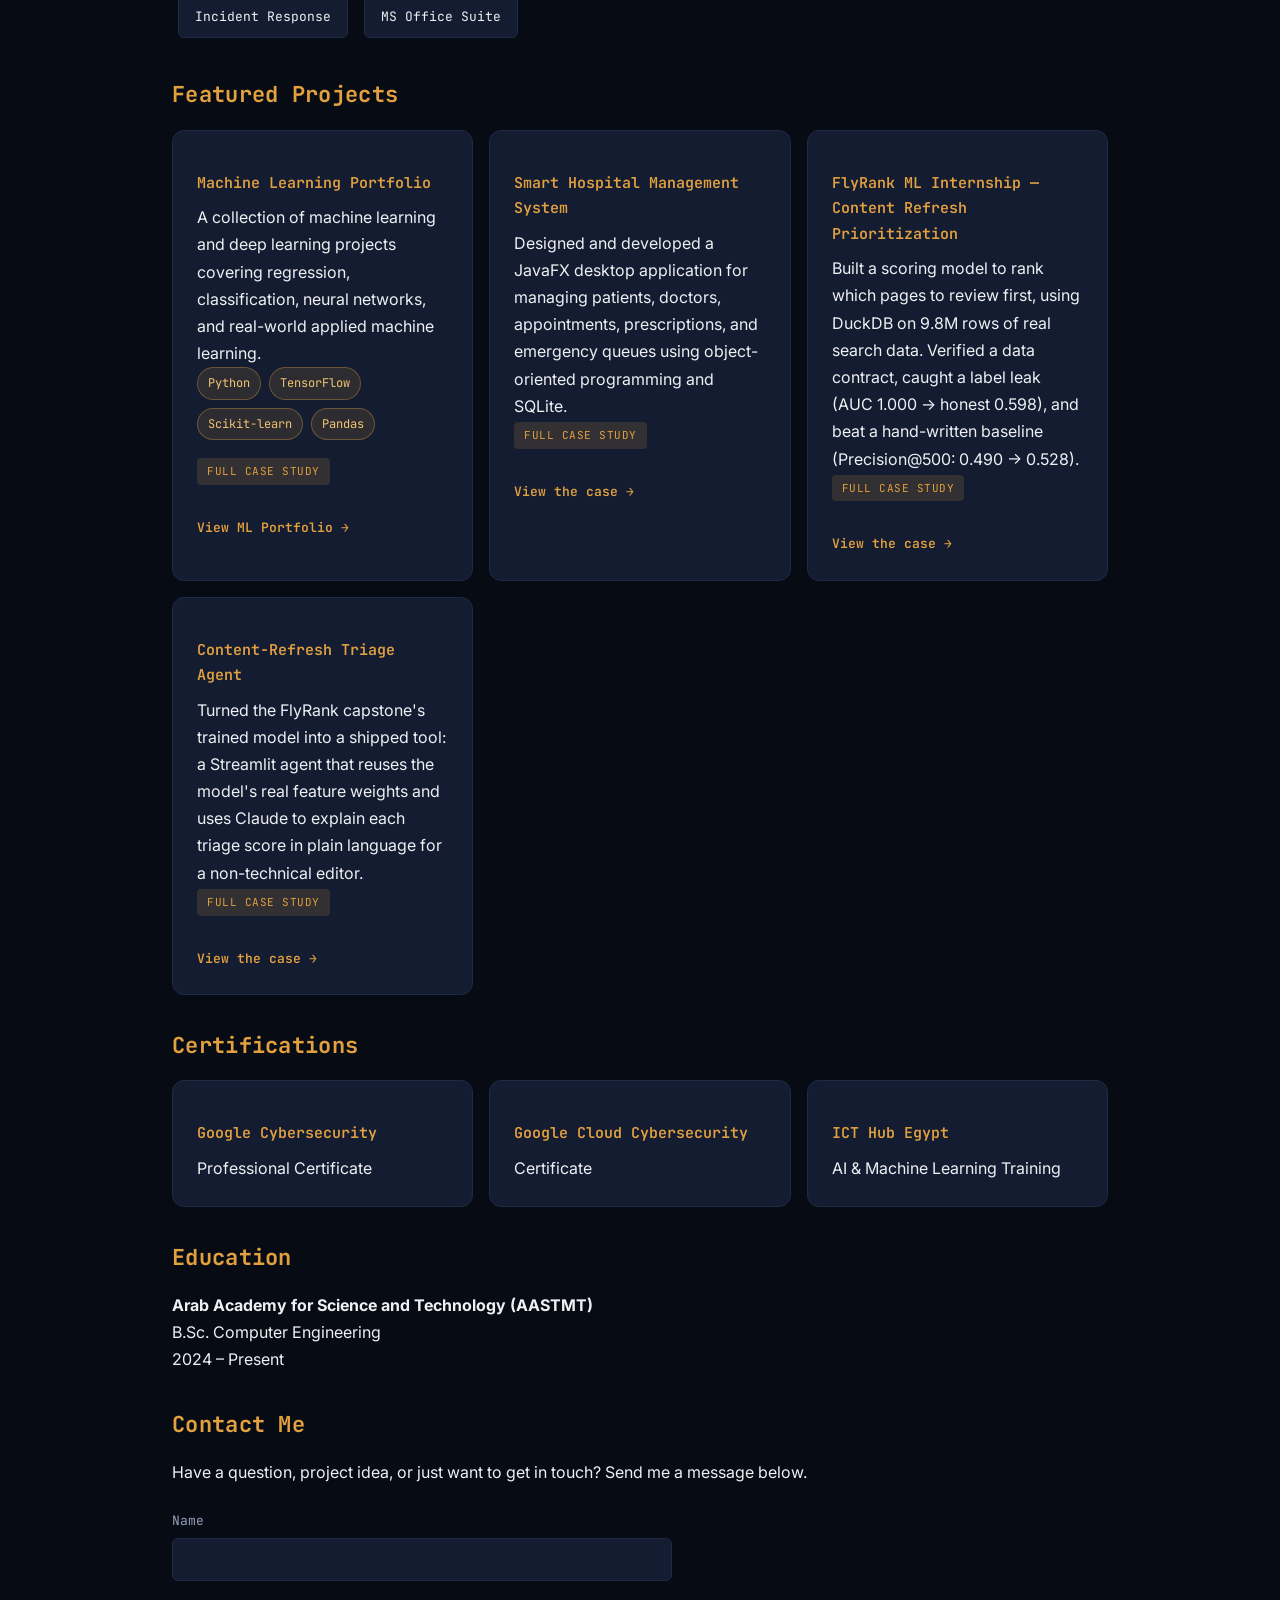
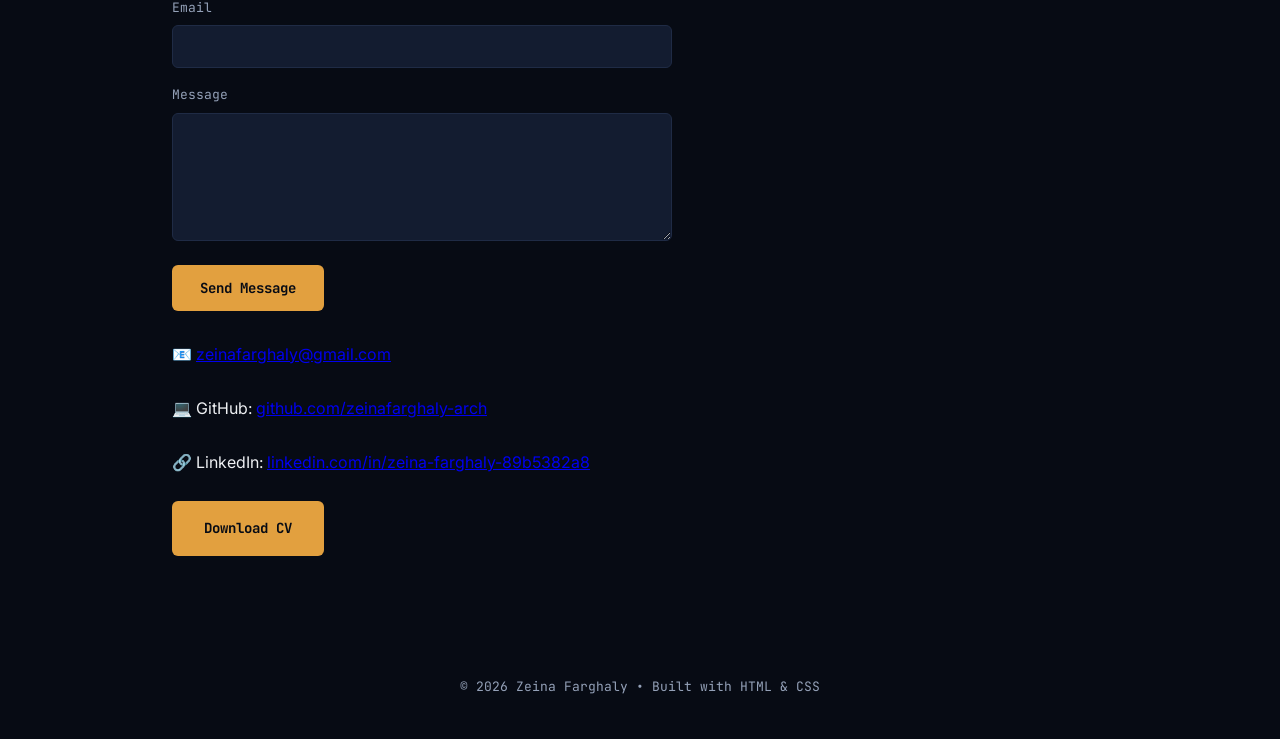
==== commit 661e33d9: "Update index.html" ====
--- a/index.html
+++ b/index.html
@@ -28,72 +28,9 @@
  
 <link rel="preconnect" href="https://fonts.googleapis.com">
 <link href="https://fonts.googleapis.com/css2?family=JetBrains+Mono:wght@400;500;700;800&family=Inter:wght@400;500;600&display=swap" rel="stylesheet">
+<link rel="stylesheet" href="styles.css">
 <style>
-:root{
---navy-950:#070b14;
---navy-900:#0d1524;
---navy-800:#131c30;
---navy-700:#1f2b45;
---amber-500:#e2a03f;
---amber-300:#f2c572;
---text-primary:#eef0f3;
---text-secondary:#94a1b8;
---mono:'JetBrains Mono',monospace;
---sans:'Inter',sans-serif;
---space-1:8px;
---space-2:16px;
---space-3:24px;
---space-4:32px;
---space-5:40px;
---space-8:64px;
---space-10:80px;
-}
-*{
-margin:0;
-padding:0;
-box-sizing:border-box;
-font-family:var(--sans);
-}
-body{
-background:var(--navy-950);
-color:var(--text-primary);
-line-height:1.6;
-}
-nav{
-position:sticky;
-top:0;
-z-index:100;
-background:rgba(7,11,20,0.92);
-backdrop-filter:blur(8px);
-border-bottom:1px solid var(--navy-700);
-display:flex;
-justify-content:center;
-align-items:center;
-gap:30px;
-padding:var(--space-2) var(--space-3);
-flex-wrap:wrap;
-}
-nav .logo{
-font-family:var(--mono);
-font-weight:800;
-color:var(--amber-500);
-font-size:18px;
-letter-spacing:.5px;
-margin-right:auto;
-text-decoration:none;
-}
-nav a.link{
-color:var(--text-secondary);
-text-decoration:none;
-font-family:var(--mono);
-font-size:13px;
-font-weight:500;
-letter-spacing:.3px;
-transition:.2s;
-}
-nav a.link:hover, nav a.link.active{
-color:var(--amber-500);
-}
+/* Page-specific: homepage hero is larger than sub-page heroes */
 header{
 min-height:90vh;
 display:flex;
@@ -103,213 +40,14 @@
 padding:var(--space-8) var(--space-3);
 }
 .hero h1{
-font-family:var(--mono);
 font-size:56px;
-font-weight:800;
-color:var(--text-primary);
 letter-spacing:-.5px;
 }
 .hero h1 .accent{
 color:var(--amber-500);
 }
-.hero h2{
-margin-top:var(--space-2);
-font-weight:400;
-color:var(--text-secondary);
-font-family:var(--mono);
-font-size:16px;
-letter-spacing:.5px;
-}
 .hero p{
 max-width:700px;
-margin:var(--space-3) auto;
-color:var(--text-secondary);
-}
-.buttons{
-margin-top:var(--space-4);
-}
-.buttons a{
-text-decoration:none;
-color:var(--navy-950);
-padding:var(--space-2) var(--space-4);
-border-radius:6px;
-margin:var(--space-1);
-background:var(--amber-500);
-font-family:var(--mono);
-font-weight:700;
-font-size:14px;
-transition:.2s;
-display:inline-block;
-}
-.buttons a:hover{
-background:var(--amber-300);
-}
-section{
-max-width:1100px;
-margin:auto;
-padding:var(--space-10) var(--space-4);
-scroll-margin-top:70px;
-}
-h2{
-font-family:var(--mono);
-color:var(--amber-500);
-font-weight:700;
-font-size:22px;
-letter-spacing:.3px;
-margin-bottom:var(--space-3);
-}
-.cards{
-display:grid;
-grid-template-columns:repeat(auto-fit,minmax(260px,1fr));
-gap:var(--space-2);
-}
-.card{
-background:var(--navy-800);
-border:1px solid var(--navy-700);
-padding:var(--space-3);
-border-radius:10px;
-transition:.25s;
-}
-.card.linkable{
-cursor:pointer;
-text-decoration:none;
-color:inherit;
-display:block;
-}
-.card.linkable:hover{
-transform:translateY(-6px);
-border-color:var(--amber-500);
-}
-.card h3{
-font-family:var(--mono);
-font-size:16px;
-font-weight:600;
-}
-.card .tag{
-display:inline-block;
-font-family:var(--mono);
-font-size:11px;
-letter-spacing:.5px;
-text-transform:uppercase;
-padding:4px 10px;
-border-radius:4px;
-margin-top:var(--space-2);
-}
-.tag.ready{
-background:rgba(226,160,63,.15);
-color:var(--amber-500);
-}
-.tag.progress{
-background:rgba(148,163,184,.15);
-color:var(--text-secondary);
-}
- .tech-stack{
-display:flex;
-flex-wrap:wrap;
-gap:8px;
-margin-top:var(--space-2);
-margin-bottom:14px;
-}
- 
-.tech-stack span{
-background:rgba(226,160,63,.12);
-border:1px solid rgba(226,160,63,.35);
-color:var(--amber-300);
-padding:5px 10px;
-border-radius:20px;
-font-size:12px;
-font-family:var(--mono);
-}
-.card .cta{
-margin-top:var(--space-2);
-font-family:var(--mono);
-font-size:13px;
-color:var(--amber-500);
-font-weight:600;
-}
-.skills span{
-display:inline-block;
-font-family:var(--mono);
-font-size:13px;
-padding:9px 16px;
-margin:6px;
-background:var(--navy-800);
-border:1px solid var(--navy-700);
-color:var(--text-primary);
-border-radius:6px;
-}
-form{
-max-width:500px;
-margin-top:var(--space-3);
-}
-form label{
-font-family:var(--mono);
-font-size:13px;
-color:var(--text-secondary);
-display:block;
-margin-bottom:6px;
-}
-form input,
-form textarea{
-width:100%;
-background:var(--navy-800);
-border:1px solid var(--navy-700);
-color:var(--text-primary);
-padding:12px 14px;
-border-radius:6px;
-font-family:var(--sans);
-font-size:14px;
-margin-bottom:var(--space-2);
-}
-form input:focus,
-form textarea:focus{
-outline:none;
-border-color:var(--amber-500);
-}
-form textarea{
-resize:vertical;
-}
-form button{
-font-family:var(--mono);
-font-weight:700;
-font-size:14px;
-color:var(--navy-950);
-background:var(--amber-500);
-border:none;
-padding:14px 28px;
-border-radius:6px;
-cursor:pointer;
-transition:.2s;
-}
-form button:hover{
-background:var(--amber-300);
-}
-form button:disabled{
-opacity:.6;
-cursor:default;
-}
-.cv-link{
-display:inline-block;
-margin-top:var(--space-3);
-color:var(--navy-950);
-background:var(--amber-500);
-padding:14px 28px;
-border-radius:6px;
-text-decoration:none;
-font-family:var(--mono);
-font-weight:700;
-font-size:14px;
-transition:.2s;
-}
-.cv-link:hover{
-background:var(--amber-300);
-}
-footer{
-text-align:center;
-padding:var(--space-5);
-color:var(--text-secondary);
-font-family:var(--mono);
-font-size:13px;
 }
 </style>
 </head>
@@ -339,8 +77,8 @@
 <strong>Proof:</strong> Built predictive models using TensorFlow and scikit-learn, developed deep learning classifiers, and improved production search ranking during my ML internship at FlyRank.
 </p>
 <div class="buttons">
-<a href="https://github.com/zeinafarghaly-arch" target="_blank">GitHub</a>
-<a href="https://www.linkedin.com/in/zeina-farghaly-89b5382a8/" target="_blank">LinkedIn</a>
+<a href="https://github.com/zeinafarghaly-arch" target="_blank" class="btn">GitHub</a>
+<a href="https://www.linkedin.com/in/zeina-farghaly-89b5382a8/" target="_blank" class="btn">LinkedIn</a>
 </div>
 </div>
 </header>
@@ -513,7 +251,7 @@
 </a>
 </p>
  
-<a href="cv.docx" target="_blank" class="cv-link">
+<a href="cv.docx" target="_blank" class="btn" style="margin-top:24px;">
 Download CV
 </a>
  
--- a/styles.css
+++ b/styles.css
@@ -0,0 +1,417 @@
+:root{
+--navy-950:#070b14;
+--navy-900:#0d1524;
+--navy-800:#131c30;
+--navy-700:#1f2b45;
+--amber-500:#e2a03f;
+--amber-300:#f2c572;
+--text-primary:#eef0f3;
+--text-secondary:#94a1b8;
+--mono:'JetBrains Mono',monospace;
+--sans:'Inter',sans-serif;
+--space-1:8px;
+--space-2:16px;
+--space-3:24px;
+--space-4:32px;
+--space-5:40px;
+--space-8:64px;
+--space-10:80px;
+--radius-xs:4px;
+--radius-sm:6px;
+--radius-md:12px;
+}
+*{
+margin:0;
+padding:0;
+box-sizing:border-box;
+font-family:var(--sans);
+}
+body{
+background:var(--navy-950);
+color:var(--text-primary);
+line-height:1.7;
+}
+
+/* Nav */
+nav{
+position:sticky;
+top:0;
+z-index:100;
+background:rgba(7,11,20,0.92);
+backdrop-filter:blur(8px);
+border-bottom:1px solid var(--navy-700);
+display:flex;
+justify-content:center;
+align-items:center;
+gap:30px;
+padding:var(--space-2) var(--space-3);
+flex-wrap:wrap;
+}
+nav .logo{
+font-family:var(--mono);
+font-weight:800;
+color:var(--amber-500);
+font-size:18px;
+letter-spacing:.5px;
+margin-right:auto;
+text-decoration:none;
+}
+nav a.link{
+color:var(--text-secondary);
+text-decoration:none;
+font-family:var(--mono);
+font-size:13px;
+font-weight:500;
+letter-spacing:.3px;
+transition:.2s;
+}
+nav a.link:hover, nav a.link.active{
+color:var(--amber-500);
+}
+
+/* Layout */
+main{
+max-width:1000px;
+margin:auto;
+padding:var(--space-10) var(--space-4);
+}
+section{
+scroll-margin-top:70px;
+}
+
+/* Hero (case-study / sub-pages) */
+.hero{
+text-align:center;
+margin-bottom:var(--space-5);
+}
+.hero h1{
+font-family:var(--mono);
+font-size:42px;
+color:var(--amber-500);
+font-weight:800;
+}
+.hero h2{
+margin-top:var(--space-2);
+font-weight:400;
+color:var(--text-secondary);
+font-family:var(--mono);
+font-size:16px;
+letter-spacing:.5px;
+}
+.hero p{
+margin-top:var(--space-2);
+color:var(--text-secondary);
+max-width:700px;
+margin-left:auto;
+margin-right:auto;
+}
+
+/* Buttons */
+.btn{
+display:inline-block;
+text-decoration:none;
+color:var(--navy-950);
+padding:var(--space-2) var(--space-4);
+border-radius:var(--radius-sm);
+margin:var(--space-1) var(--space-1) 0 0;
+background:var(--amber-500);
+font-family:var(--mono);
+font-weight:700;
+font-size:14px;
+transition:.2s;
+}
+.btn:hover{
+background:var(--amber-300);
+}
+.buttons{
+margin-top:var(--space-4);
+}
+.back{
+display:inline-block;
+margin-top:var(--space-5);
+color:var(--amber-500);
+text-decoration:none;
+font-weight:600;
+font-family:var(--mono);
+}
+
+/* Headings */
+h2{
+font-family:var(--mono);
+color:var(--amber-500);
+font-weight:700;
+font-size:22px;
+letter-spacing:.3px;
+margin:var(--space-4) 0 var(--space-2);
+}
+h3{
+font-family:var(--mono);
+color:var(--text-primary);
+font-size:16px;
+margin:var(--space-2) 0 var(--space-1);
+}
+
+/* Cards */
+.cards{
+display:grid;
+grid-template-columns:repeat(auto-fit,minmax(260px,1fr));
+gap:var(--space-2);
+margin-top:var(--space-2);
+}
+.card{
+background:var(--navy-800);
+border:1px solid var(--navy-700);
+padding:var(--space-3);
+border-radius:var(--radius-md);
+transition:.25s;
+text-decoration:none;
+color:inherit;
+display:flex;
+flex-direction:column;
+}
+.card.linkable{
+cursor:pointer;
+display:block;
+}
+.card:hover, .card.linkable:hover{
+transform:translateY(-6px);
+border-color:var(--amber-500);
+}
+.card h3{
+font-family:var(--mono);
+color:var(--amber-500);
+font-size:15px;
+font-weight:600;
+margin-bottom:var(--space-1);
+}
+
+/* Stats */
+.stats{
+display:grid;
+grid-template-columns:repeat(auto-fit,minmax(180px,1fr));
+gap:var(--space-2);
+margin:var(--space-4) 0;
+}
+.stat{
+background:var(--navy-800);
+border:1px solid var(--navy-700);
+padding:var(--space-2);
+border-radius:var(--radius-md);
+text-align:center;
+}
+.stat h2{
+color:var(--amber-500);
+font-size:28px;
+margin:0;
+}
+.stat p{
+color:var(--text-secondary);
+font-size:13px;
+margin-top:4px;
+}
+
+/* Tags & tech chips */
+.tag{
+display:inline-block;
+font-family:var(--mono);
+font-size:11px;
+letter-spacing:.5px;
+text-transform:uppercase;
+padding:4px 10px;
+border-radius:var(--radius-xs);
+margin-bottom:var(--space-2);
+width:fit-content;
+}
+.tag.ready{
+background:rgba(226,160,63,.15);
+color:var(--amber-500);
+}
+.tag.progress{
+background:rgba(148,163,184,.15);
+color:var(--text-secondary);
+}
+.metric{
+font-weight:700;
+color:var(--text-primary);
+margin:var(--space-1) 0 var(--space-2);
+}
+.tech-stack{
+display:flex;
+flex-wrap:wrap;
+gap:8px;
+margin-top:auto;
+margin-bottom:var(--space-2);
+}
+.tech-stack span{
+background:rgba(226,160,63,.12);
+border:1px solid rgba(226,160,63,.35);
+color:var(--amber-300);
+padding:5px 10px;
+border-radius:20px;
+font-size:12px;
+font-family:var(--mono);
+}
+.cta{
+font-family:var(--mono);
+font-size:13px;
+color:var(--amber-500);
+font-weight:600;
+margin-top:var(--space-2);
+}
+
+/* Skills list */
+.skills span{
+display:inline-block;
+font-family:var(--mono);
+font-size:13px;
+padding:9px 16px;
+margin:6px;
+background:var(--navy-800);
+border:1px solid var(--navy-700);
+color:var(--text-primary);
+border-radius:var(--radius-sm);
+}
+
+/* Gallery */
+.gallery{
+display:grid;
+grid-template-columns:repeat(auto-fit,minmax(280px,1fr));
+gap:18px;
+margin-top:var(--space-2);
+}
+.gallery img{
+width:100%;
+height:auto;
+border-radius:var(--radius-md);
+border:1px solid var(--navy-700);
+}
+
+/* Callouts & code */
+.note{
+background:var(--navy-800);
+border-left:3px solid var(--amber-500);
+padding:14px 18px;
+border-radius:var(--radius-sm);
+color:var(--text-secondary);
+font-size:14px;
+margin-top:var(--space-3);
+}
+.note a{
+color:var(--amber-500);
+}
+code{
+font-family:var(--mono);
+background:var(--navy-800);
+padding:2px 6px;
+border-radius:var(--radius-xs);
+font-size:13px;
+color:var(--amber-500);
+}
+
+/* AI stack page */
+.layer{
+background:var(--navy-800);
+border:1px solid var(--navy-700);
+border-radius:14px;
+padding:var(--space-3) var(--space-4);
+margin-top:var(--space-2);
+}
+.layer .stack-label{
+display:inline-block;
+font-family:var(--mono);
+font-size:11px;
+letter-spacing:.5px;
+text-transform:uppercase;
+color:var(--amber-500);
+background:rgba(226,160,63,.12);
+padding:4px 10px;
+border-radius:var(--radius-xs);
+margin-bottom:var(--space-1);
+}
+.tool-row{
+display:flex;
+gap:10px;
+flex-wrap:wrap;
+margin:var(--space-1) 0 var(--space-2);
+}
+.tool-row span{
+font-family:var(--mono);
+font-size:12px;
+background:var(--navy-900);
+border:1px solid var(--navy-700);
+padding:6px 12px;
+border-radius:var(--radius-sm);
+color:var(--text-primary);
+}
+.why{
+color:var(--text-secondary);
+font-size:14.5px;
+}
+.why strong{
+color:var(--text-primary);
+}
+
+/* Lists */
+ul{
+padding-left:20px;
+}
+
+/* Contact form */
+form{
+max-width:500px;
+margin-top:var(--space-3);
+}
+form label{
+font-family:var(--mono);
+font-size:13px;
+color:var(--text-secondary);
+display:block;
+margin-bottom:6px;
+}
+form input,
+form textarea{
+width:100%;
+background:var(--navy-800);
+border:1px solid var(--navy-700);
+color:var(--text-primary);
+padding:12px 14px;
+border-radius:var(--radius-sm);
+font-family:var(--sans);
+font-size:14px;
+margin-bottom:var(--space-2);
+}
+form input:focus,
+form textarea:focus{
+outline:none;
+border-color:var(--amber-500);
+}
+form textarea{
+resize:vertical;
+}
+form button{
+font-family:var(--mono);
+font-weight:700;
+font-size:14px;
+color:var(--navy-950);
+background:var(--amber-500);
+border:none;
+padding:14px 28px;
+border-radius:var(--radius-sm);
+cursor:pointer;
+transition:.2s;
+}
+form button:hover{
+background:var(--amber-300);
+}
+form button:disabled{
+opacity:.6;
+cursor:default;
+}
+
+footer{
+text-align:center;
+padding:var(--space-5);
+color:var(--text-secondary);
+font-family:var(--mono);
+font-size:13px;
+}
